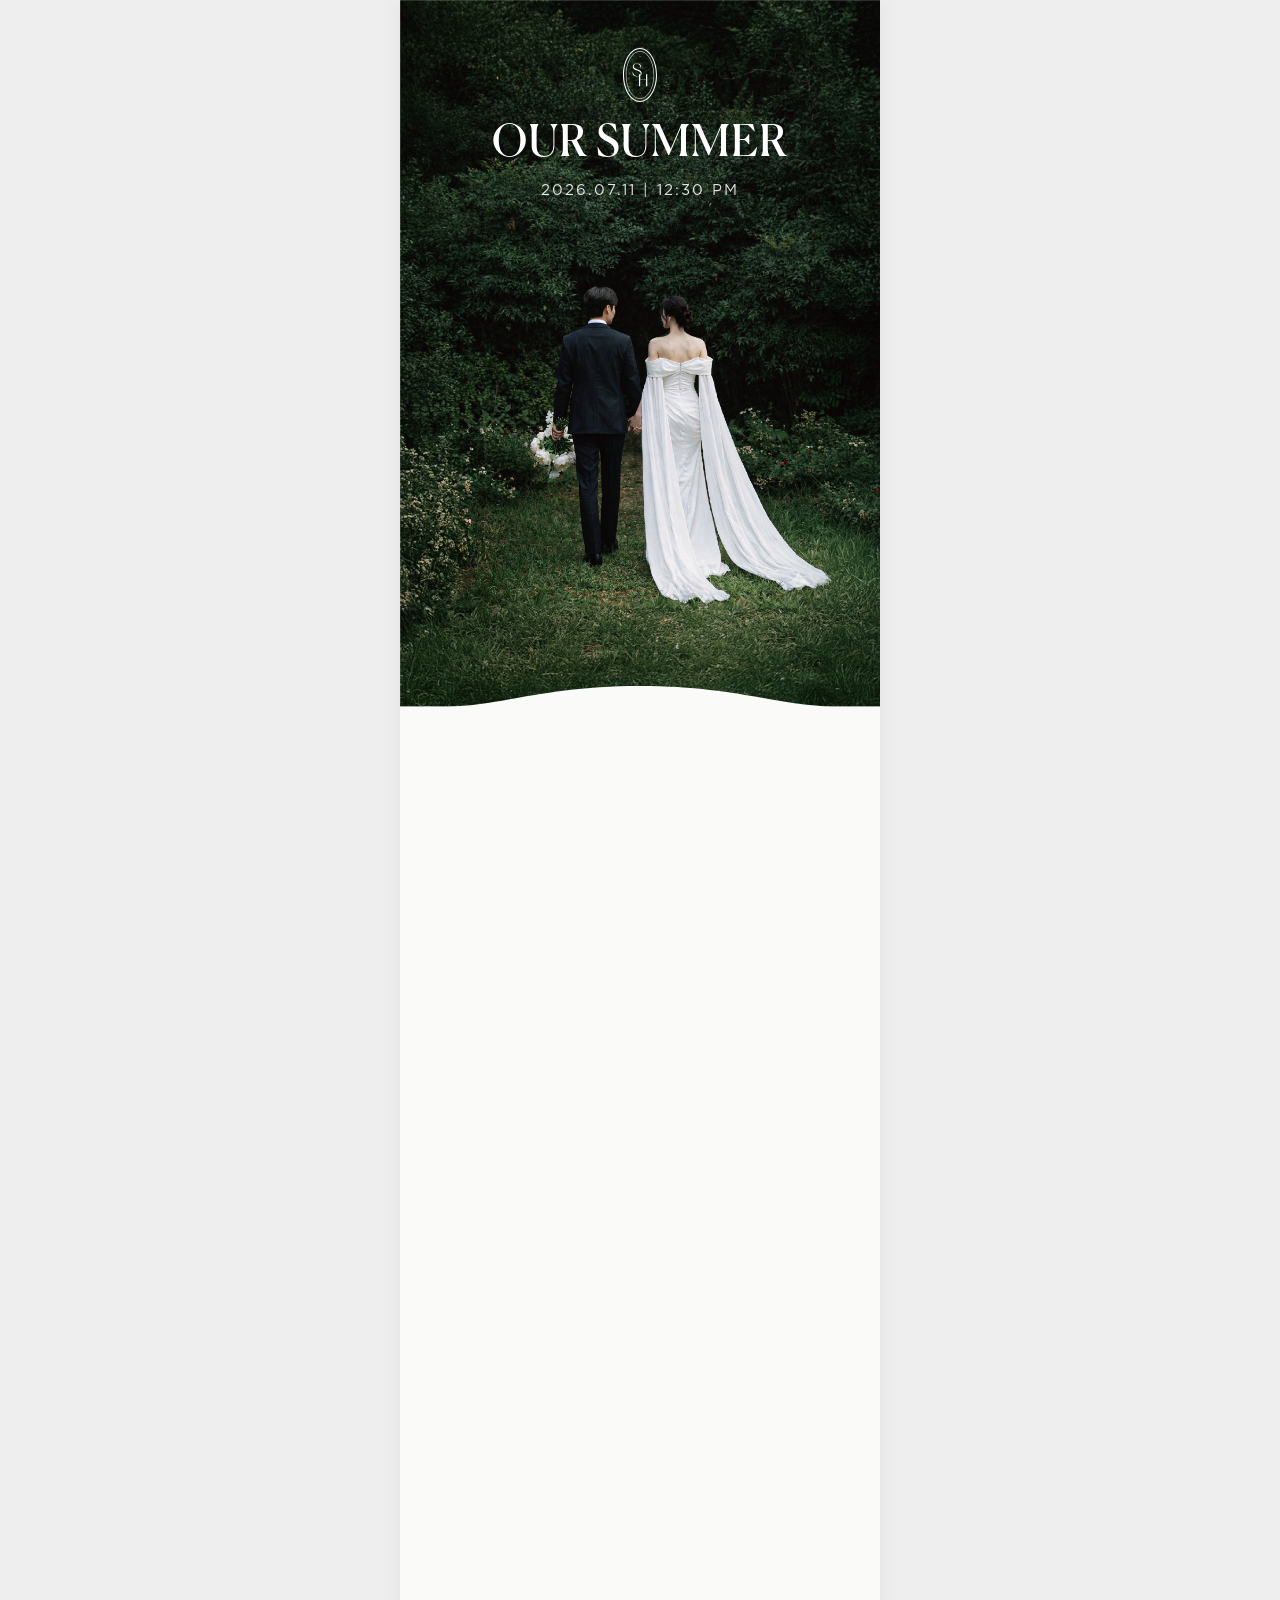
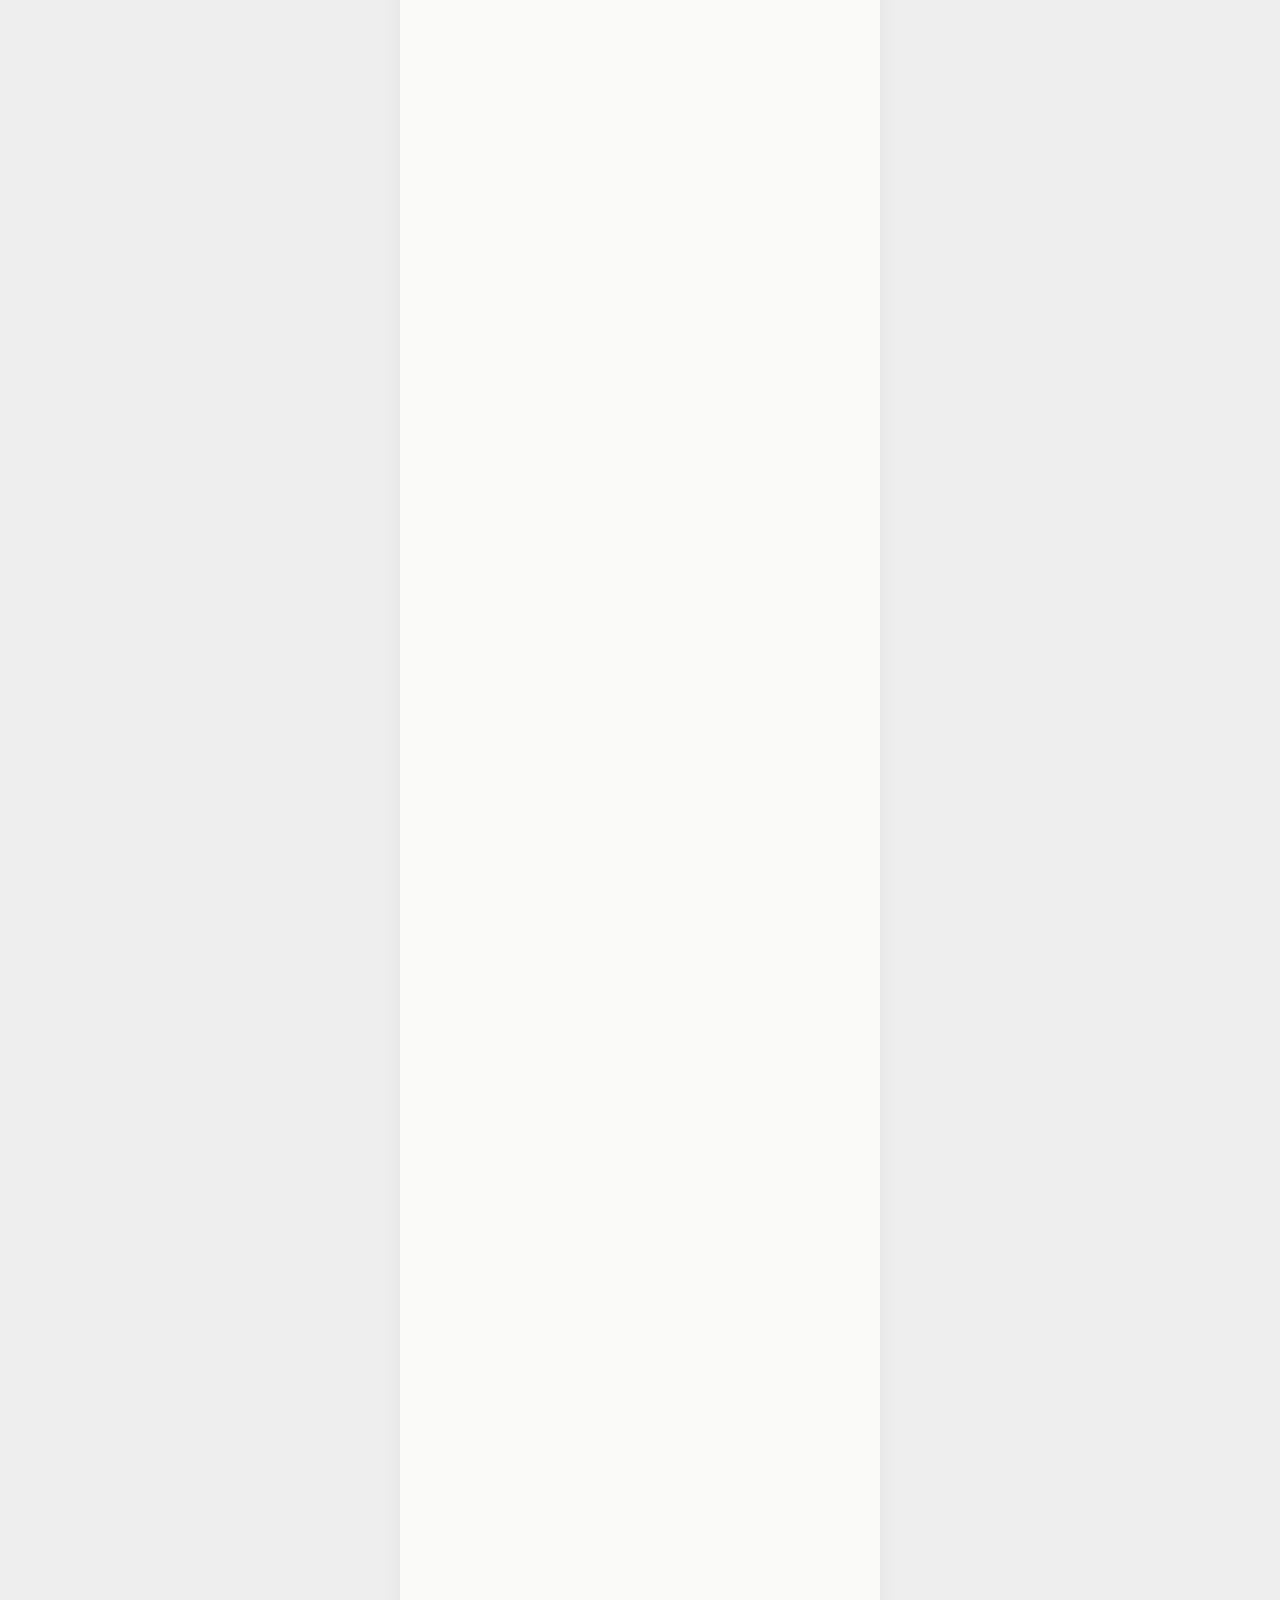
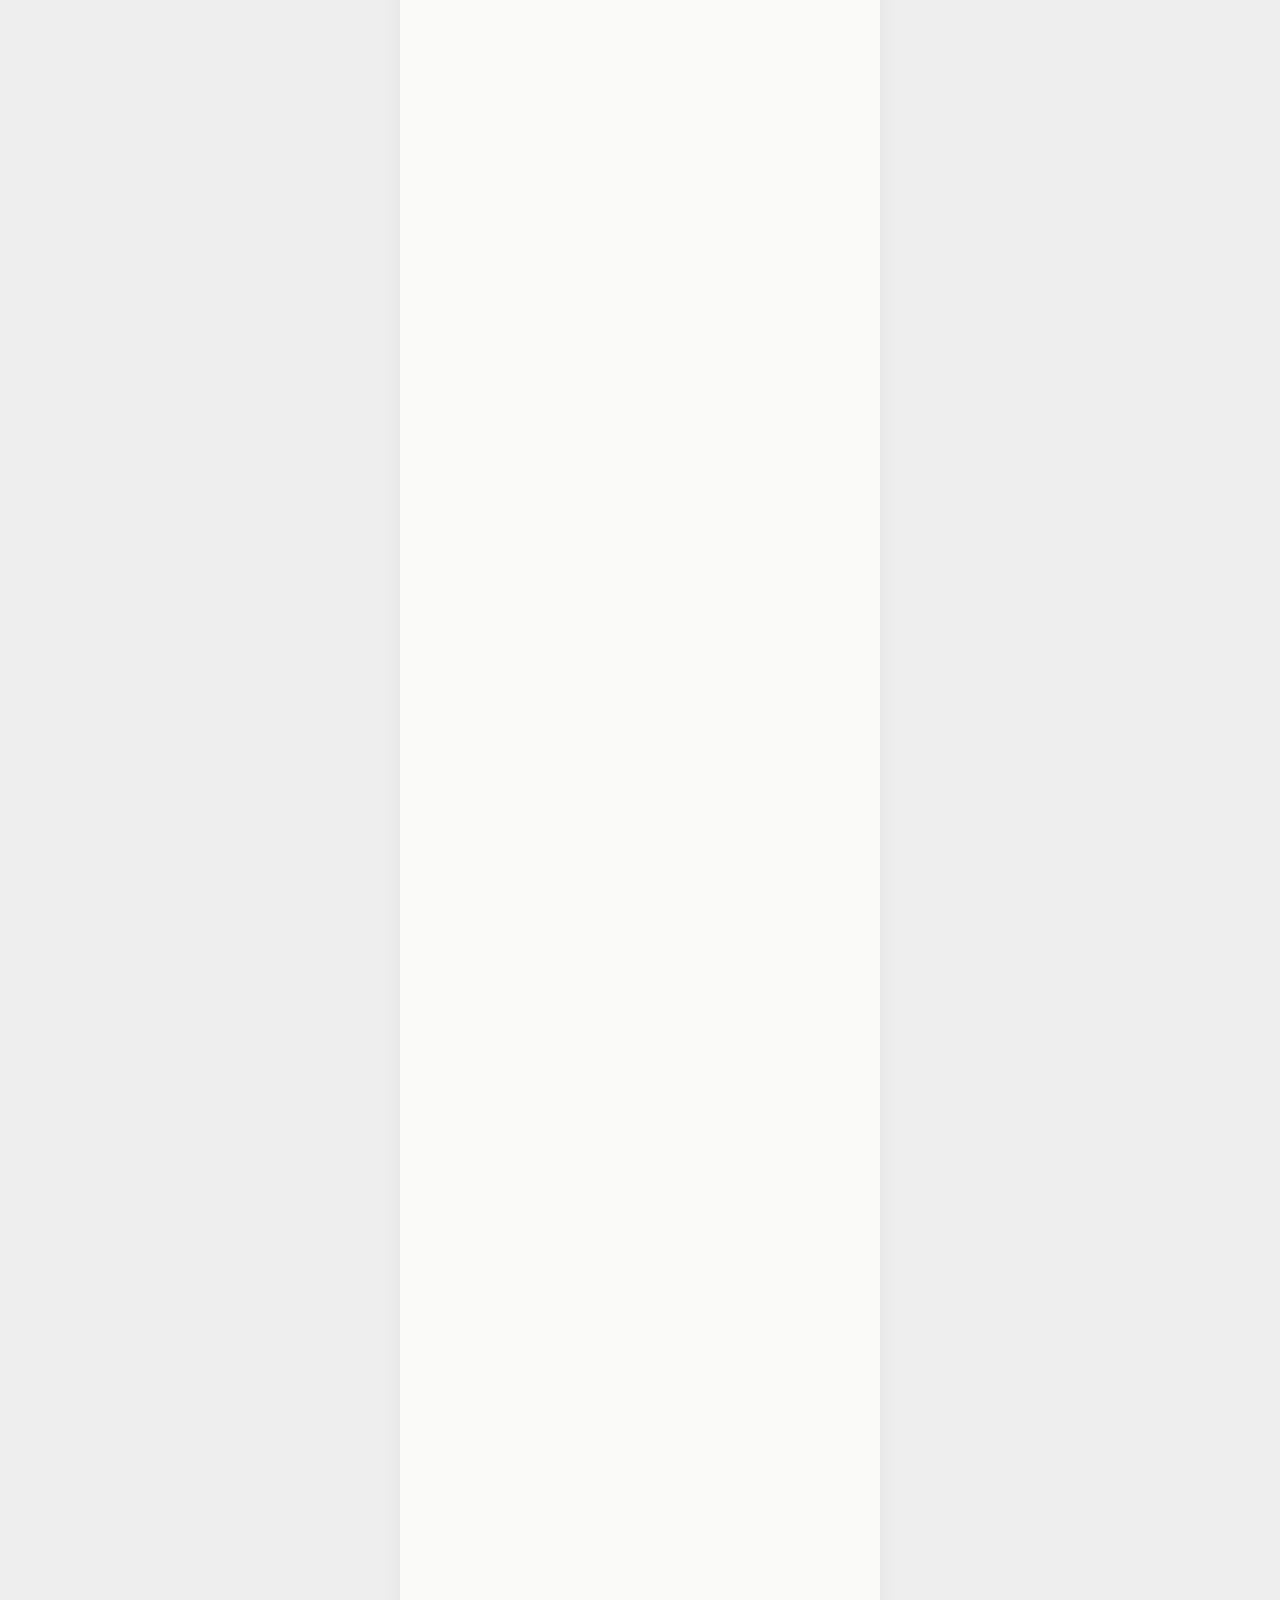
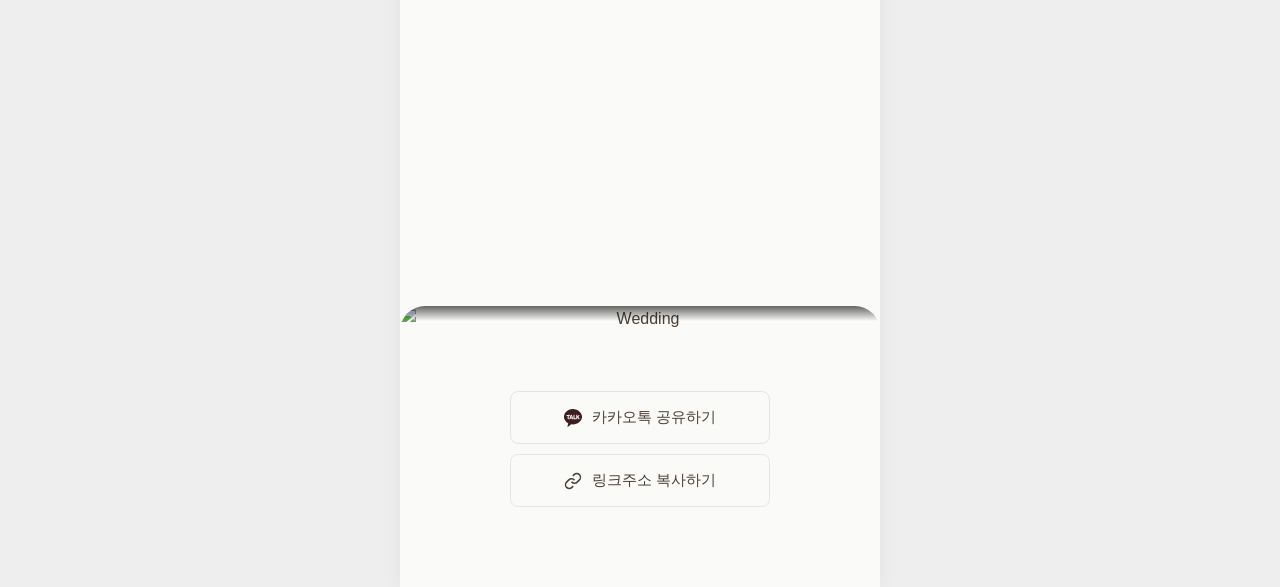
==== invitation.html @ 269016ae "백업: 완성된 청첩장 (invitation.html)" ====
<!DOCTYPE html>
<html lang="ko">
<head>
<meta charset="UTF-8">
<meta name="viewport" content="width=device-width, initial-scale=1.0">
<title>Wedding Invitation</title>
<meta property="og:title" content="7월 11일 (토) 오후 12시 30분">
<meta property="og:description" content="양재 라시따시어터 1층">
<meta property="og:image" content="https://wedding-2026-07-11.vercel.app/img/kakao.png?t=20260322120000">
<meta property="og:url" content="https://wedding-2026-07-11.vercel.app">
<meta property="og:type" content="website">
<link rel="preconnect" href="https://fonts.googleapis.com">
<link rel="preconnect" href="https://fonts.gstatic.com" crossorigin>
<link href="https://fonts.googleapis.com/css2?family=Noto+Serif+KR:wght@300;400;600&display=swap" rel="stylesheet">
<link rel="preload" as="style" href="https://fonts.googleapis.com/css2?family=Nanum+Square:wght@400;700&display=block">
<link href="https://fonts.googleapis.com/css2?family=Nanum+Square:wght@400;700&display=block" rel="stylesheet">
<style>
    @font-face { font-family: 'Canela'; src: url('fonts/Canela-Regular-Trial.otf') format('opentype'); font-weight: 400; }
    @font-face { font-family: 'Gotham'; src: url('fonts/Gotham-Light.otf') format('opentype'); font-weight: 300; }
    @font-face { font-family: 'Gotham'; src: url('fonts/Gotham-Book.otf') format('opentype'); font-weight: 400; }
    @font-face { font-family: 'Gotham'; src: url('fonts/Gotham-Medium.otf') format('opentype'); font-weight: 500; }
    @font-face { font-family: 'Gotham'; src: url('fonts/Gotham-Bold.otf') format('opentype'); font-weight: 700; }
    @font-face { font-family: 'Cafe24Oneprettynight'; src: url('fonts/Cafe24Oneprettynight-v2.0.otf') format('opentype'); font-weight: 400; }
    @font-face { font-family: 'ZEN-SERIF'; src: url('fonts/ZEN-SERIF-TTF-Regular.ttf') format('truetype'); font-weight: 400; }

    /* ==========================================================================
       [1. CSS 변수 및 색상 정의]
       ========================================================================== */
    :root {
        --bg-color: #FAFAF8;        /* 메인 배경색 */
        --text-main: #4A3F35;       /* 본문 텍스트 */
        --text-sub: #8A8A8A;        /* 보조 텍스트 */
        --point-color: #A39E93;     /* 뮤트 베이지 포인트 */
        --line-color: #E5E5E5;      /* 구분선 컬러 */

        /* Typography */
        --font-serif: 'Noto Serif KR', serif; /* 제목용 명조체 */
        --font-sans: 'Nanum Square', -apple-system, sans-serif; /* 본문용 고딕체 */

        /* Spacing & Layout */
        --max-width: 480px;         /* 최대 너비 */
        --padding-x: 24px;          /* 좌우 여백 */
        --section-py: 80px;         /* 섹션 상하 여백 */
    }

    /* ==========================================================================
       [2. 기본 리셋 및 레이아웃]
       ========================================================================== */
    * { margin: 0; padding: 0; box-sizing: border-box; }
    html {
        height: 100%;
        scrollbar-width: none;
    }
    html::-webkit-scrollbar {
        display: none;
    }
    body {
        background-color: #eeeeee; /* PC에서 볼 때 바깥 배경 */
        color: var(--text-main);
        font-family: var(--font-sans);
        line-height: 1.6;
        word-break: keep-all;
    }
    .mobile-container {
        max-width: var(--max-width);
        margin: 0 auto;
        background-color: var(--bg-color);
        min-height: 100vh;
        box-shadow: 0 0 20px rgba(0,0,0,0.05);
    }
    @media (hover: hover) and (pointer: fine) {
    }
    section {
        padding: var(--section-py) var(--padding-x);
        text-align: center;
        border-bottom: 1px solid var(--line-color);
    }
    section:last-child { border-bottom: none; }
    #gifting { border-bottom: none; }
    h1 { font-family: var(--font-serif); font-weight: 400; font-size: 24px; letter-spacing: 1px; }
    .section-label { font-family: var(--font-sans); font-weight: 300; font-size: 13px; letter-spacing: 1.5px; color: var(--point-color); text-transform: uppercase; margin-bottom: 4px; }
    h2 { font-family: 'ZEN-SERIF', var(--font-serif); font-weight: 400; font-size: 20px; letter-spacing: 1px; color: var(--text-main); margin-bottom: 20px; }
    #invitation .intro-text::after { content: ''; display: block; width: 40px; height: 1px; background-color: var(--point-color); margin: 44px auto 0; }
    h3 { font-family: 'ZEN-SERIF', var(--font-serif); font-weight: 400; font-size: 16px; }

    /* ==========================================================================
       [3. UI 컴포넌트 스타일]
       ========================================================================== */
    /* 스크롤 애니메이션용 클래스 */
    .fade-up {
        opacity: 0;
        transform: translateY(30px);
        transition: opacity 0.8s ease-out, transform 0.8s ease-out;
    }
    .fade-up.visible { opacity: 1; transform: translateY(0); }

    /* 메인 커버 */
    .main-cover { width: 100%; padding: 0; position: relative; overflow: hidden; border-bottom: none; container-type: inline-size; }
    .main-cover-img { width: 100%; height: 100%; display: block; object-fit: cover; }
    .cover-img05 { position: absolute; bottom: -2px; left: var(--underline-left); right: 0; width: 100%; height: auto; }
    .cover-overlay { position: absolute; inset: 0; display: flex; flex-direction: column; align-items: center; justify-content: flex-start; padding: 10% 16px 0; pointer-events: none; }
    .cover-overlay-top { display: flex; flex-direction: column; align-items: center; gap: clamp(6px, 2cqw, 14px); width: 100%; }
    .cover-overlay-bottom { text-align: center; }
    @keyframes slideUp {
        from { opacity: 0; transform: translateY(30px); }
        to   { opacity: 1; transform: translateY(0); }
    }
    .cover-img02 { width: clamp(28px, 7cqw, 40px); margin-bottom: clamp(8px, 2cqw, 16px); opacity: 0; animation: slideUp 0.8s ease forwards; animation-delay: 0.3s; }
    .cover-main-title { font-family: 'Canela', serif; font-size: clamp(28px, 9cqw, 48px); color: #fff; letter-spacing: 1px; font-weight: 400; line-height: 1.1; text-align: center; opacity: 0; animation: slideUp 0.8s ease forwards; animation-delay: 0.7s; }
    .cover-date { font-family: 'Gotham', sans-serif; font-size: clamp(12px, 3.5cqw, 15px); color: rgba(255,255,255,0.88); letter-spacing: 2px; font-weight: 400; text-align: center; white-space: nowrap; opacity: 0; animation: slideUp 0.8s ease forwards; animation-delay: 0.9s; }
    .cover-names { font-family: 'Gotham', sans-serif; font-size: clamp(12px, 3.2cqw, 14px); color: rgba(255,255,255,0.88); letter-spacing: 2.5px; font-weight: 300; text-align: center; white-space: nowrap; opacity: 0; animation: slideUp 0.8s ease forwards; animation-delay: 1.1s; }

    /* 초대글 & 혼주 정보 */
    .intro-text { font-family: var(--font-sans); font-size: 15px; line-height: 1.8; margin-bottom: 40px; color: var(--text-sub); font-weight: 400; }
    .parents-info { font-size: 15px; margin-bottom: 12px; }
    .parents-info .parent-names { font-size: 15px; color: var(--text-main); margin-right: 4px; }
    .parents-info .relation { font-size: 14px; color: var(--text-sub); margin-right: 4px; }
    .parents-info strong { font-weight: 500; }

    /* 카운트다운 */
    .countdown-wrap { position: absolute; gap:4px; top: 0; width: 100%; height: 100%; right: 0; z-index: 10; border-top: none; display: flex; flex-direction: column; align-items: center; justify-content: center; }
    .d-day { display: none; }
    .time-boxes { display: flex; justify-content: center; gap: 16px; }
    .time-box { display: flex; flex-direction: column; align-items: center; min-width: none;}
    .time-num { font-family: 'ZEN-SERIF', var(--font-serif); font-size: 24px; font-weight: 400; color: #eeeeee; text-shadow: 0 2px 4px rgba(0,0,0,0.2); }
    .time-label { font-size: 11px; color: #bdbcba; text-transform: uppercase; letter-spacing: 1px; font-family: var(--font-sans);  }
    .countdown-text { font-size: 14px; color: var(--text-sub); }

    /* 달력 섹션 */
    .calendar-section { padding: var(--section-py) var(--padding-x); max-width: 460px; margin: 0 auto; border-bottom: none; }
    .calendar-info { font-size: 16px; line-height: 1.8; margin-bottom: 32px; color: var(--text-sub); }
    .calendar-info-date { font-size: 15px; line-height: 1.8; font-weight: 400; margin-bottom: 12px; }
    .calendar-info-location { color: var(--text-sub); }
    .calendar-grid { display: grid; grid-template-columns: repeat(7, 1fr); gap: 0; }
    .calendar-day-header { padding: 10px 0; text-align: center; font-size: 13px; font-weight: 500; color: var(--text-sub); border-bottom: 1px solid var(--line-color); }
    .calendar-day { aspect-ratio: 1; display: flex; align-items: center; justify-content: center; text-align: center; font-size: 14px; color: var(--text-main); }
    .calendar-day.other-month { color: #ccc; }
    .calendar-day.highlight { background: var(--point-color); color: #fff; font-weight: 500; border-radius: 50%; aspect-ratio: 1; display: flex; align-items: center; justify-content: center; margin: 0 auto; }

    /* 초대 섹션 */
    #invitation {
        border-bottom: 1px solid var(--line-color);
    }

    /* 갤러리 섹션 */
    .gallery-section {
        overflow: hidden;
        position: relative;
        border-bottom: 1px solid var(--line-color);
    }

    /* 리마인드 섹션 */
    #remind {
        border-bottom: 1px solid var(--line-color);
    }

    /* 갤러리 (3열 정사각형 그리드) */
    .gallery-container {
        display: grid;
        grid-template-columns: 1fr 1fr 1fr;
        gap: 3px;
        padding: 8px 0 0 ;

    }
    .gallery-item {
        aspect-ratio: 1;
        background-color: #E2DFD8;
        overflow: hidden;
        cursor: pointer;
    }
    .gallery-item img {
        width: 100%;
        height: 100%;
        object-fit: cover;
        transition: transform 0.3s ease;
    }
    .gallery-item:active img { transform: scale(1.03); }

    /* 갤러리 뷰어 */
    .gallery-viewer {
        position: fixed;
        inset: 0;
        background: rgba(0,0,0,0.85);
        backdrop-filter: blur(20px);
        -webkit-backdrop-filter: blur(20px);
        z-index: 300;
        display: flex;
        flex-direction: column;
        opacity: 0;
        visibility: hidden;
        transition: opacity 0.3s;
    }
    .gallery-viewer.active { opacity: 1; visibility: visible; }
    .gallery-viewer-body {
        flex: 1;
        display: flex;
        align-items: center;
        justify-content: center;
        position: relative;
        overflow: hidden;
        touch-action: pan-y;
    }
    .gallery-viewer-body img {
        max-width: 92%;
        max-height: 72vh;
        object-fit: contain;
        user-select: none;
        -webkit-user-drag: none;
        border-radius: 4px;
    }
    .gallery-viewer-prev,
    .gallery-viewer-next {
        position: absolute;
        top: 50%;
        transform: translateY(-50%);
        background: none;
        border: none;
        font-size: 36px;
        color: rgba(255,255,255,0.4);
        cursor: pointer;
        padding: 16px;
        z-index: 2;
    }
    .gallery-viewer-prev { left: 10px; }
    .gallery-viewer-next { right: 10px; }
    .gallery-viewer-prev:hover,
    .gallery-viewer-next:hover { color: rgba(255,255,255,0.8); }
    .gallery-viewer-bottom {
        display: flex;
        flex-direction: column;
        align-items: center;
        gap: 16px;
        padding: 20px 0 36px;
    }
    .gallery-viewer-counter {
        font-size: 13px;
        color: rgba(255,255,255,0.5);
    }
    .gallery-viewer-counter .current { color: #fff; font-weight: 500; }
    .gallery-viewer-close {
        width: 44px;
        height: 44px;
        border-radius: 50%;
        border: 1px solid rgba(255,255,255,0.3);
        background: none;
        cursor: pointer;
        display: flex;
        align-items: center;
        justify-content: center;
    }
    .gallery-viewer-close svg {
        width: 20px;
        height: 20px;
        stroke: #fff;
        stroke-width: 2;
        fill: none;
    }

    /* 연락하기 모달 */
    .contact-modal-content { position: fixed; top: 50%; left: 50%; transform: translate(-50%, -48%); opacity: 0; visibility: hidden; width: calc(100% - 40px); max-width: 420px; background: #fff; padding: 28px 24px 32px; border-radius: 16px; transition: 0.3s ease-out; z-index: 101; max-height: 90vh; overflow-y: auto; }
    .contact-modal-content.active { transform: translate(-50%, -50%); opacity: 1; visibility: visible; }
    .contact-modal-title { font-size: 15px; font-weight: 500; font-family: var(--font-sans); text-align: center; margin-bottom: 24px; }
    .contact-columns { display: grid; grid-template-columns: 1fr 1fr; gap: 0 1px; background: var(--line-color); border: 1px solid var(--line-color); border-radius: 12px; overflow: hidden; margin-top: 8px; }
    .contact-section-title { font-size: 12px; color: var(--text-sub); font-weight: 400; padding: 10px 12px; background: #fafafa; text-align: center; border-bottom: 1px solid var(--line-color); }
    .contact-item { display: flex; align-items: center; justify-content: space-between; padding: 10px 12px; border-bottom: 1px solid #f5f5f5; background: #fff; }
    .contact-item:last-child { border-bottom: none; }
    .contact-item-info { display: flex; flex-direction: column; gap: 2px; }
    .contact-item-role { font-size: 11px; color: var(--text-sub); }
    .contact-item-name { font-size: 14px; font-family: var(--font-serif); color: var(--text-main); }
    .contact-btns { display: flex; gap: 6px; }
    .contact-btn { width: 30px; height: 30px; border-radius: 50%; border: 1px solid var(--line-color); cursor: pointer; display: flex; align-items: center; justify-content: center; background-color: #fafafa; transition: background 0.2s; text-decoration: none; }
    .contact-btn:hover { background-color: var(--line-color); }
    .contact-btn svg { width: 14px; height: 14px; stroke: var(--text-main); fill: none; stroke-width: 1.8; stroke-linecap: round; stroke-linejoin: round; }
    .contact-group { background: var(--line-color); }

    /* 오시는 길 */
    .map-placeholder { width: 100%; height: 250px; background-color: #EAEAEA; margin: 24px 0; display: flex; align-items: center; justify-content: center; color: var(--text-sub); }
    .transport-info { text-align: left; font-size: 15px; margin-top: 24px; font-family: 'Nanum Square', var(--font-sans); }
    .transport-item { margin-bottom: 16px; display: flex; align-items: flex-start; }
    .transport-item:last-child { margin-bottom: 0; }
    .transport-icon { width: 24px; margin-right: 8px; font-size: 14px; }
    .transport-desc { font-family: 'Nanum Square', var(--font-sans); color: var(--text-sub); }
    .transport-desc strong { font-weight: 500; color: var(--text-main); }
    .parking-highlight { background-color: #F4F1EC; padding: 12px; border-radius: 8px; margin-top: 8px; font-weight: 500; color: #8A7A60; }

    /* 버튼 */
    .btn { display: block; width: 100%; padding: 16px; font-size: 15px; text-align: center; border: none; border-radius: 8px; cursor: pointer; transition: background 0.3s; font-family: var(--font-sans); }
    .btn-solid { background-color: var(--text-main); color: #fff; }
    .btn-solid:hover { background-color: #000; }
    .btn-outline { background-color: transparent; border: 1px solid var(--line-color); color: var(--text-main); margin-bottom: 8px; }

    /* 마음 전하실 곳 */
    .account-icon { margin-bottom: 24px; display: flex; justify-content: center; }
    .account-icon svg { width: 48px; height: 48px; stroke: var(--point-color); fill: none; stroke-width: 1.2; }
    .account-tabs-container { margin-top: 32px; }
    .account-tabs {
        display: flex;
        border-bottom: 1px solid var(--line-color);
        margin-bottom: 24px;
        position: relative;
    }
    .account-tabs::after {
        content: '';
        position: absolute;
        bottom: -1px;
        left: 0;
        height: 2px;
        background: var(--text-main);
        transition: left 0.3s ease;
        width: 50%;
    }
    .account-tabs.tab-1::after { left: 50%; }
    .account-tabs-bg { display: none; }
    .account-tab {
        flex: 1;
        padding: 14px 0;
        font-size: 16px;
        font-family: 'Nanum Square', var(--font-sans);
        color: var(--text-sub);
        background: none;
        border: none;
        cursor: pointer;
        transition: color 0.2s;
        text-align: center;
        position: relative;
        z-index: 1;
    }
    .account-tab.active {
        color: var(--text-main);
        font-weight: 500;
    }
    .account-content { display: none !important; margin-top: 16px; }
    .account-content.active { display: block !important; }
    .account-group { margin-bottom: 12px; text-align: left; }
    .accordion-btn { width: 100%; padding: 16px 20px; background: #EBE9E6; border: none; border-radius: 12px; text-align: left; font-size: 15px; cursor: pointer; display: flex; justify-content: space-between; align-items: center; font-family: var(--font-sans); color: var(--text-main); font-weight: 400; }
    .accordion-btn .arrow { font-size: 13px; transition: transform 0.3s; color: var(--text-sub); }
    .accordion-btn.open .arrow { transform: rotate(180deg); }
    .accordion-content { max-height: 0; overflow: hidden; transition: max-height 0.4s ease-out; }
    .accordion-content.open { max-height: 500px; }
    .accordion-inner { padding: 4px 0 8px; }
    .account-item { padding: 14px 16px; background: #fdfdfd; border-radius: 8px; margin-bottom: 10px; border: none; display: flex; flex-direction: column; align-items: flex-start; }
    .account-item:last-child { margin-bottom: 0; }
    .account-header { display: flex; align-items: center; justify-content: space-between;  width: 100%; gap: 8px; }
    .account-header > div { display: flex; flex-direction: column;  }
    .account-row { display: flex; align-items: center; justify-content: space-between; margin-bottom: 12px; }
    .account-info { font-size: 15px; color: var(--text-sub); line-height: 1.8; font-weight: 400; font-family: var(--font-sans);}
    .account-info .bank { color: #8A8A8A; font-size: 15px; }
    .account-info .separator { color: #D5D5D5; margin: 0 4px 2px; font-weight: 300; font-size: 14px;}
    .account-holder { font-size: 16px; color: var(--text-main); font-family: var(--font-sans); font-weight: 500; flex:1 0 auto; text-align: left;}
    .copy-btn { padding: 6px 12px; background: transparent; color: var(--text-sub); border: 1px solid #b8b8b8; border-radius: 20px; font-size: 13px; cursor: pointer; display: flex; align-items: center; gap: 6px; font-family: var(--font-sans); transition: all 0.2s; }
    .copy-btn:hover { opacity: 0.85; }
    .copy-btn svg { width: 13px; height: 13px; stroke: currentColor; fill: none; stroke-width: 1.5; }

    /* 푸터 */
    .footer-section { padding: 0; text-align: center; border-radius: 250px 250px 0 0; overflow: hidden; position: relative; }
    .footer-image { width: 100%; height: auto; display: block; object-fit: cover; object-position: center 30%; }
    .footer-content { position: relative; top: 0; left: 0; width: 100%; height: auto; padding: 0; display: flex; flex-direction: column; align-items: center; }
    .footer-message { font-family: 'Nanum Square', var(--font-sans); font-size: 16px; color: #cdcdcd; line-height: 2; margin-bottom: 36px; font-weight: 400; display: flex; flex-direction: column; align-items: center;}
    .share-buttons { display: flex; flex-direction: column; gap: 10px; max-width: 260px; margin: 60px auto 0; position: relative; height: auto; padding-bottom: 80px;}
    .share-btn { display: flex; align-items: center; justify-content: center; gap: 10px; padding: 16px 20px; border: 1px solid var(--line-color); border-radius: 8px; background: transparent; font-size: 15px; font-family: var(--font-sans); color: var(--text-main); cursor: pointer; transition: all 0.3s; }
    .share-btn:hover { background: rgba(0, 0, 0, 0.02); }
    .share-btn svg { width: 18px; height: 18px; flex-shrink: 0; }
    .share-btn .kakao-icon { width: 20px; height: 20px; background: #3C1E1E; border-radius: 4px; display: flex; align-items: center; justify-content: center; }
    .share-btn .kakao-icon span { color: #fff; font-size: 9px; font-weight: 700; letter-spacing: -0.5px; }
    

    /* 모달 공통 */
    .modal-overlay { position: fixed; top: 0; left: var(--underline-left); width: 100%; height: 100%; background: rgba(0,0,0,0.5); opacity: 0; visibility: hidden; transition: 0.3s; z-index: 100; }
    .modal-overlay.active { opacity: 1; visibility: visible; }
    .modal-content { position: fixed; top: 50%; left: 50%; transform: translate(-50%, -48%); opacity: 0; visibility: hidden; width: calc(100% - 40px); max-width: 420px; background: #fff; padding: 32px 24px; border-radius: 16px; transition: 0.3s ease-out; z-index: 101; text-align: left; max-height: 90vh; overflow: visible; }
    .modal-content.active { transform: translate(-50%, -50%); opacity: 1; visibility: visible; }
    .modal-close { position: absolute; top: 20px; right: 24px; background: none; border: none; font-size: 24px; cursor: pointer; }
    .form-group { margin-bottom: 24px;}
    .form-group label { display: block; font-size: 13px; color: var(--text-main); font-weight: 500; margin-bottom: 12px;}
    .form-group input, .form-group select {
        width: 100%;
        padding: 14px 12px;
        border: 1px solid var(--line-color);
        border-radius: 8px;
        font-family: var(--font-sans);
        font-size: 14px;
        background-color: #fff;
        color: var(--text-main);
        transition: border-color 0.2s, background-color 0.2s;
    }
    .form-group input:focus, .form-group select:focus {
        outline: none;
        border-color: var(--point-color);
        background-color: #fdfcfa;
    }
    .form-group select {
        cursor: pointer;
        appearance: none;
        -webkit-appearance: none;
        -moz-appearance: none;
        background-image: url("data:image/svg+xml,%3Csvg xmlns='http://www.w3.org/2000/svg' width='12' height='8' viewBox='0 0 12 8'%3E%3Cpath fill='%234A3F35' d='M1 1l5 5 5-5'/%3E%3C/svg%3E");
        background-repeat: no-repeat;
        background-position: right 14px center;
        background-color: #fff;
        padding-right: 40px;
        font-weight: 400;
        color-scheme: light;
    }
    .form-group select option {
        padding: 12px;
        background-color: #fff;
        color: var(--text-main);
        font-family: var(--font-sans);
        font-size: 14px;
    }

    /* 커스텀 셀렉트 */
    .custom-select { position: relative; width: 100%; }
    .select-header { width: 100%; padding: 14px 12px; border: 1px solid var(--line-color); border-radius: 8px; background-color: #fff; color: var(--text-main); font-family: var(--font-sans); font-size: 14px; cursor: pointer; display: flex; justify-content: space-between; align-items: center; transition: border-color 0.2s, background-color 0.2s; }
    .select-header::after { content: '▼'; font-size: 10px; color: var(--text-main); }
    .select-header:hover { border-color: var(--point-color); }
    .select-header.open { border-color: var(--point-color); background-color: #fdfcfa; }
    .select-options { position: absolute; top: 100%; left: 0; right: 0; background-color: #fff; border: 1px solid var(--line-color); border-top: none; border-radius: 0 0 8px 8px; max-height: 300px; overflow-y: auto; display: none; z-index: 1000; }
    .select-options.open { display: block; border-radius: 8px;margin-top: 2px;}
    .select-option { padding: 12px 12px; color: var(--text-main); font-family: var(--font-sans); font-size: 14px; cursor: pointer; transition: background-color 0.2s; }
    .select-option:hover { background-color: #f5f5f5; }
    .select-option.selected { background-color: var(--point-color); color: #fff; font-weight: 500; }

    /* 라디오 버튼 그룹 */
    .radio-group {
        display: flex;
        flex-direction: column;
        gap: 8px;
    }
    .radio-group.radio-horizontal {
        flex-direction: row;
        flex-wrap: wrap;
    }
    .radio-group.radio-horizontal .radio-label {
        flex: 1;
        min-width: calc(33.333% - 7px);
      
    }
    .radio-label {
        display: flex;
        align-items: center;
        justify-content: center;
        cursor: pointer;
        padding: 12px;
        border: 1px solid var(--line-color);
        border-radius: 8px;
        transition: all 0.2s;
        background-color: #fff;
        text-align: center;
    }
    .radio-label:hover {
        background-color: #fdfcfa;
        border-color: var(--point-color);
    }
    .radio-label input[type="radio"] {
        display: none;
        cursor: pointer;
        accent-color: var(--point-color);
    }
    .radio-label span {
        font-size: 14px;
        color: var(--text-main);
        flex: 1;
    }
    .radio-label input[type="radio"]:checked ~ span {
        font-weight: 500;
    }
    .radio-label input[type="radio"]:checked {
        accent-color: var(--point-color);
    }
    .radio-label:has(input[type="radio"]:checked) {
        background-color: #f4f1ec;
        border-color: var(--point-color);
    }

    /* 리마인드 */
    .remind-label { font-family: var(--font-sans); font-weight: 300; font-size: 14px; letter-spacing: 3px; color: var(--point-color); text-transform: uppercase; margin-bottom: 4px; }
    .remind-desc { font-size: 15px; color: var(--text-sub); line-height: 1.8; margin: 0 0 32px; font-weight: 400; }
    .remind-btn { display: flex; align-items: center; gap: 8px; padding: 14px 28px; border: 1px solid var(--line-color); border-radius: 40px; background: transparent; color: var(--text-main); font-size: 15px; font-family: var(--font-sans); cursor: pointer; transition: all 0.2s; justify-content: center; width: fit-content; margin: 0 auto; }
    .remind-btn svg { flex-shrink: 0; }
    .remind-btn:hover { background: #4a3f35; color: #fff; }
    .remind-modal-desc { font-size: 14px; color: var(--text-sub); line-height: 1.9; text-align: center; margin-bottom: 24px; }
    .remind-privacy { display: flex; align-items: center; gap: 8px; font-size: 12px; color: var(--text-sub); margin: 16px 0; cursor: pointer; }
    .remind-privacy input { accent-color: var(--point-color); width: 15px; height: 15px; cursor: pointer; }

    /* 안내 탭 섹션 */
    .info-tabs {
        display: flex;
        border-bottom: 1px solid var(--line-color);
        margin-bottom: 32px;
    }
    .info-tab {
        flex: 1;
        padding: 14px 0;
        font-size: 16px;
        font-family: 'Nanum Square', var(--font-sans);
        color: var(--text-sub);
        background: none;
        border: none;
        border-bottom: 2px solid transparent;
        cursor: pointer;
        transition: all 0.2s;
        text-align: center;
    }
    .info-tab.active {
        color: var(--text-main);
        font-weight: 500;
        border-bottom-color: var(--text-main);
    }
    .info-tab-content {
        display: none;
        text-align: center;
    }
    .info-tab-content.active {
        display: block;
        min-height: 224px;
    }
    #infoTab1.active,
    #infoTab2.active {
        display: flex;
        flex-direction: column;
        align-items: center;
        justify-content: center;
    }
    .info-tab-content p {
        font-size: 15px;
        line-height: 2;
        color: var(--text-main);
        font-family: 'Nanum Square', var(--font-sans);
    }
    .info-tab-content .info-sub {
        font-size: 13px;
        color: var(--text-sub);
        margin-top: 8px;
        font-family: 'Nanum Square', var(--font-sans);
    }
    .info-tab-icon {
        width: 60px;
        height: 60px;
        margin: 0 auto 16px;
        padding-bottom: 12px;
        display: flex;
        align-items: center;
        justify-content: center;
        color: var(--text-sub);
    }
    .info-tab-icon svg {
        width: 100%;
        height: 100%;
    }
    #infoTab2 .info-tab-icon {
        padding-top: 2px;
    }
    #infoTab2 .info-tab-icon svg {
        width: 90%;
        height: 90%;
    }

    /* 중간 풀폭 사진 */
    .photo-wrapper {
        position: relative;
        width: 100%;
        height: auto;
    
       
    }
    .full-photo { width: 100%; height: auto; position: relative; overflow: hidden;}
    .full-photo img { width: 100%; height: auto; display: block; object-fit: cover; }
    .photo-gradient {
        position: absolute;
        top: 0;
        left: var(--underline-left);
        width: 100%;
        height: 60%;
        background: linear-gradient(to bottom, rgba(0, 0, 0, 0.6), rgba(0, 0, 0, 0));
        pointer-events: none;
        padding : 0 24px;
    }

    /* 토스트 팝업 */
    .toast { position: fixed; max-width: 90%; bottom: 40px; left: 50%; transform: translateX(-50%); background: rgba(0,0,0,0.8); color: #fff; padding: 12px 24px; border-radius: 30px; font-size: 13px; white-space: nowrap; opacity: 0; pointer-events: none; transition: opacity 0.3s; z-index: 200; }
    .toast.show { opacity: 1; }

    /* ==========================================================================
       [반응형 대응]
       ========================================================================== */
    /* 아주 작은 화면 (360px 이하) */
    @media (max-width: 360px) {
        :root {
            --padding-x: 16px;
            --section-py: 56px;
        }
        .intro-text { font-size: 14px; }
        .calendar-section { padding: 48px 16px; }
        .calendar-day { font-size: 12px; }
        .calendar-day-header { font-size: 11px; }
        .contact-columns { grid-template-columns: 1fr; }
        .radio-group.radio-horizontal .radio-label {
            min-width: calc(50% - 5px);
        }
        /* 카운트다운 반응형 */
        .time-num { font-size: 18px; }
        .time-label { font-size: 9px; }
        .time-boxes { gap: 12px; }
        h2 { font-size: 18px; }
        .section-label { font-size: 13px; }
    }

    /* 작은 화면 (361~420px) */
    @media (min-width: 361px) and (max-width: 420px) {
        :root {
            --padding-x: 20px;
            --section-py: 64px;
        }
        .gallery-container { gap: 3px; }
        /* 카운트다운 반응형 */
        .time-num { font-size: 20px; }
        .time-label { font-size: 9px; }
        .time-boxes { gap: 14px; }
    }

    /* PC에서 볼 때 */
    @media (min-width: 481px) {
        body {
            display: flex;
            justify-content: center;
            align-items: center;
        }
    }

</style>
</head>
<body>
<div class="mobile-container">
    
    <section class="main-cover">
        <img class="main-cover-img" src="img/img01.png" alt="메인 웨딩 사진">
        <svg class="cover-img05" viewBox="0 0 902 43" xmlns="http://www.w3.org/2000/svg">
          <path d="M902 42.3203H0V38.3203H89.7998C184.887 38.3202 272.881 0 451.001 0C629.12 0.000135692 717.114 38.3203 812.201 38.3203H902V42.3203Z" fill="#FAFAF9"/>
        </svg>
        <div class="cover-overlay">
            <div class="cover-overlay-top">
                <img class="cover-img02" src="img/img02.svg" alt="">
                <p class="cover-main-title">OUR SUMMER</p>
                <p class="cover-date">2026.07.11 | 12:30 PM</p>
            </div>
        </div>
    </section>

    <section id="invitation" class="fade-up">
        <p class="section-label">INVITATION</p>
        <h2>소중한 분들을 초대합니다</h2>
        <div class="intro-text">
            따스한 햇살 아래, 서로의 동반자가 되어<br>
            모든 계절을 함께 걷고자 합니다.<br>
            그 뜻깊은 자리에 함께해 주시면 감사하겠습니다.
        </div>
        
        <div style="margin-top: 48px;">
            <div class="parents-info">
                <span class="parent-names">이재광 · 신영섭</span><span class="relation">의 아들</span> <strong>이성진</strong>
            </div>
            <div class="parents-info">
                <span class="parent-names">이재복 · 김선희</span><span class="relation">의 딸</span> <strong>이현주</strong>
            </div>
        </div>
    </section>

    <section class="calendar-section fade-up">
        <svg width="28" height="28" viewBox="0 0 41 40" fill="none" xmlns="http://www.w3.org/2000/svg" class="gsap-rotate"
                    style="translate: none; rotate: none; scale: none; position:absolute; left: 50%; top:-14; transform: translateX(-50%);">
                    <path d="M5.5 20C15.9459 20 20.5 15.6051 20.5 5C20.5 15.6051 25.0223 20 35.5 20C25.0223 20 20.5 24.5223 20.5 35C20.5 24.5223 15.9459 20 5.5 20Z"
                    fill="#b3b0ab" stroke="#b3b0ab" stroke-width="1.66667" stroke-linejoin="round"></path></svg>
        <p class="section-label">CALENDAR</p>
        <h2>2026년 7월 11일 토요일</h2>
        <div class="calendar-info">
            <div class="calendar-info-date">낮 12시 30분, 라시따시어터</div>
        </div>
        <div class="calendar-grid">
            <div class="calendar-day-header">일</div>
            <div class="calendar-day-header">월</div>
            <div class="calendar-day-header">화</div>
            <div class="calendar-day-header">수</div>
            <div class="calendar-day-header">목</div>
            <div class="calendar-day-header">금</div>
            <div class="calendar-day-header">토</div>

            <div class="calendar-day other-month">28</div>
            <div class="calendar-day other-month">29</div>
            <div class="calendar-day other-month">30</div>
            <div class="calendar-day">1</div>
            <div class="calendar-day">2</div>
            <div class="calendar-day">3</div>
            <div class="calendar-day">4</div>

            <div class="calendar-day">5</div>
            <div class="calendar-day">6</div>
            <div class="calendar-day">7</div>
            <div class="calendar-day">8</div>
            <div class="calendar-day">9</div>
            <div class="calendar-day">10</div>
            <div class="calendar-day highlight">11</div>

            <div class="calendar-day">12</div>
            <div class="calendar-day">13</div>
            <div class="calendar-day">14</div>
            <div class="calendar-day">15</div>
            <div class="calendar-day">16</div>
            <div class="calendar-day">17</div>
            <div class="calendar-day">18</div>

            <div class="calendar-day">19</div>
            <div class="calendar-day">20</div>
            <div class="calendar-day">21</div>
            <div class="calendar-day">22</div>
            <div class="calendar-day">23</div>
            <div class="calendar-day">24</div>
            <div class="calendar-day">25</div>

            <div class="calendar-day">26</div>
            <div class="calendar-day">27</div>
            <div class="calendar-day">28</div>
            <div class="calendar-day">29</div>
            <div class="calendar-day">30</div>
            <div class="calendar-day">31</div>
            <div class="calendar-day empty"></div>
        </div>
    </section>

    <section class="fade-up" style="padding: 0; border-bottom: none;">

        <div class="photo-wrapper">
            <div class="full-photo">
                <img src="img/ga1.jpg" alt="웨딩사진">
                <div class="photo-gradient" style="height: 100%; width: 100; background: linear-gradient(to bottom, rgba(0, 0, 0, 0.4), rgba(0, 0, 0, 0.4));"></div>
            </div>
        </div>




        <div class="countdown-wrap">
            <div class="header">
                <p class="section-label" style="color: #c2c2c2;">D-DAY</p>
                 
            </div>
            <div class="d-day" id="d-day-text"></div>
            <div class="time-boxes" style="width:100%;">
                <div class="time-box" style="min-width: 46px;"><span class="time-num" id="cd-days">00</span><span class="time-label">Days</span></div>
                <div class="time-box"><span class="time-num">:</span><span class="time-label">&nbsp;</span></div>
                <div class="time-box"style="min-width: 46px;"><span class="time-num" id="cd-hours">00</span><span class="time-label">Hour</span></div>
                <div class="time-box"><span class="time-num">:</span><span class="time-label">&nbsp;</span></div>
                <div class="time-box"style="min-width: 46px;"><span class="time-num" id="cd-mins">00</span><span class="time-label">Min</span></div>
                <div class="time-box"><span class="time-num">:</span><span class="time-label">&nbsp;</span></div>
                <div class="time-box"style="min-width: 46px;"><span class="time-num" id="cd-secs">00</span><span class="time-label">Sec</span></div>
            </div>
            <!-- <h2 style="color: #dbdbdb; margin-bottom: 0; font-family: 'Nanum Square', var(--font-sans); font-weight: 400; font-size: 15px; line-height: 1.8;">SUNG JIN 🤍 HYUN JU</h2> -->
        </div>
    </section>

    <section class="gallery-section fade-up">
        <p class="section-label">GALLERY</p>
        <h2>우리의 순간</h2>
    
        <div class="gallery-container">
            <div class="gallery-item" onclick="openViewer(0)"><img src="img/ga1.jpg" alt="갤러리 사진 1" style="object-position: center 30%;"></div>
            <div class="gallery-item" onclick="openViewer(1)"><img src="img/ga2.jpg" alt="갤러리 사진 2" style="object-position: center 20%;"></div>
            <div class="gallery-item" onclick="openViewer(2)"><img src="img/ga3.jpg" alt="갤러리 사진 3" style="object-position: center 25%;"></div>
            <div class="gallery-item" onclick="openViewer(3)"><img src="img/ga4.jpg" alt="갤러리 사진 4" style="object-position: center 30%;"></div>
            <div class="gallery-item" onclick="openViewer(4)"><img src="img/ga5.jpg" alt="갤러리 사진 5" style="object-position: center 20%;"></div>
            <div class="gallery-item" onclick="openViewer(5)"><img src="img/ga6.jpg" alt="갤러리 사진 6" style="object-position: center 25%;"></div>
            <div class="gallery-item" onclick="openViewer(6)"><img src="img/ga7.jpg" alt="갤러리 사진 7" style="object-position: center 20%;"></div>
        </div>
    </section>

    <section class="fade-up" style="border-bottom: none;">
        <p class="section-label">LOCATION</p>
        <h2>오시는 길</h2>
        <p style="font-size: 15px; line-height: 1.8; color: var(--text-sub); margin-bottom: 40px;">서울 서초구 매헌로 16, 1층 라시따시어터</p>

        <div id="map" style="width: 100%; height: 250px; border-radius: 8px;"></div>

        <div style="display: flex; gap: 8px; margin-top: 16px; margin-bottom: 32px;">
            <button class="btn btn-outline" style="padding: 10px;" onclick="openNaverMap()">네이버 지도</button>
            <button class="btn btn-outline" style="padding: 10px;" onclick="openKakaoMap()">카카오 지도</button>
        </div>

        <div class="info-tabs">
            <button class="info-tab active" onclick="switchTab(0)">대중교통</button>
            <button class="info-tab" onclick="switchTab(1)">주차안내</button>
            <button class="info-tab" onclick="switchTab(2)">식사안내</button>
        </div>

        <div class="info-tab-content active" id="infoTab0">
            <div class="transport-info">
                <div class="transport-item">
                    <div class="transport-icon"><svg width="22" height="22" viewBox="0 0 18 18" fill="none" xmlns="http://www.w3.org/2000/svg"><path d="M6 14C6.55228 14 7 13.5523 7 13C7 12.4477 6.55228 12 6 12C5.44772 12 5 12.4477 5 13C5 13.5523 5.44772 14 6 14Z" fill="var(--text-sub)"></path><path d="M12 14C12.5523 14 13 13.5523 13 13C13 12.4477 12.5523 12 12 12C11.4477 12 11 12.4477 11 13C11 13.5523 11.4477 14 12 14Z" fill="var(--text-sub)"></path><path d="M3.5 8C3.5 6.067 5.067 4.5 7 4.5H11C12.933 4.5 14.5 6.067 14.5 8V14C14.5 14.8284 13.8284 15.5 13 15.5H5C4.17157 15.5 3.5 14.8284 3.5 14V8Z" stroke="var(--text-sub)" stroke-width="1.2"></path><line x1="3" y1="10.5" x2="14" y2="10.5" stroke="var(--text-sub)" stroke-width="1.2"></line><line x1="7" y1="2.5" x2="11" y2="2.5" stroke="var(--text-sub)" stroke-width="1.2"></line><path d="M0.5 17.5V8.5C0.5 4.08172 4.08172 0.5 8.5 0.5H9.5C13.9183 0.5 17.5 4.08172 17.5 8.5V17.5" stroke="var(--text-sub)" stroke-width="1.2" stroke-linecap="square"></path></svg></div>
                    <div class="transport-desc">
                        <strong>지하철</strong><br>
                        신분당선 '양재시민의숲역' 하차
                    </div>
                </div>
                <div class="transport-item">
                    <div class="transport-icon"><svg width="22" height="22" viewBox="0 0 18 18" fill="none" xmlns="http://www.w3.org/2000/svg"><path d="M13 16H16V17.5C16 17.7761 15.7761 18 15.5 18H13.5C13.2239 18 13 17.7761 13 17.5V16Z" fill="var(--text-sub)"></path><path d="M2 16H5V17.5C5 17.7761 4.77614 18 4.5 18H2.5C2.22386 18 2 17.7761 2 17.5V16Z" fill="var(--text-sub)"></path><path d="M2.5 2C2.5 1.17157 3.17157 0.5 4 0.5H14C14.8284 0.5 15.5 1.17157 15.5 2V15.5H2.5V2Z" stroke="var(--text-sub)" stroke-width="1.2"></path><line x1="3" y1="11.5" x2="15" y2="11.5" stroke="var(--text-sub)" stroke-width="1.2"></line><line x1="3" y1="3.5" x2="15" y2="3.5" stroke="var(--text-sub)" stroke-width="1.2"></line><line x1="4" y1="13.5" x2="6" y2="13.5" stroke="var(--text-sub)" stroke-width="1.2"></line><line x1="12" y1="13.5" x2="14" y2="13.5" stroke="var(--text-sub)" stroke-width="1.2"></line></svg></div>
                    <div class="transport-desc">
                        <strong>셔틀버스</strong><br>
                        양재시민의숲역 5번 출구<br>
                        (예식 1시간 전부터 10분 간격 운행)
                    </div>
                </div>
                <div class="transport-item">
                    <div class="transport-icon"><svg width="22" height="22" viewBox="0 0 18 18" fill="none" xmlns="http://www.w3.org/2000/svg"><path d="M13 16H16V17.5C16 17.7761 15.7761 18 15.5 18H13.5C13.2239 18 13 17.7761 13 17.5V16Z" fill="var(--text-sub)"></path><path d="M2 16H5V17.5C5 17.7761 4.77614 18 4.5 18H2.5C2.22386 18 2 17.7761 2 17.5V16Z" fill="var(--text-sub)"></path><path d="M2.5 2C2.5 1.17157 3.17157 0.5 4 0.5H14C14.8284 0.5 15.5 1.17157 15.5 2V15.5H2.5V2Z" stroke="var(--text-sub)" stroke-width="1.2"></path><line x1="3" y1="11.5" x2="15" y2="11.5" stroke="var(--text-sub)" stroke-width="1.2"></line><line x1="3" y1="3.5" x2="15" y2="3.5" stroke="var(--text-sub)" stroke-width="1.2"></line><line x1="4" y1="13.5" x2="6" y2="13.5" stroke="var(--text-sub)" stroke-width="1.2"></line><line x1="12" y1="13.5" x2="14" y2="13.5" stroke="var(--text-sub)" stroke-width="1.2"></line></svg></div>
                    <div class="transport-desc">
                        <strong>마을버스</strong><br>
                        서초20번 (5번 출구 횡단보도 건너편)<br>
                        → [하이브랜드] 하차 → 라시따 A게이트
                    </div>
                </div>
            </div>
        </div>

        <div class="info-tab-content" id="infoTab1">
            <span class="info-tab-icon"><svg viewBox="0 0 250 253" fill="currentColor" xmlns="http://www.w3.org/2000/svg"><path d="M204.355 24.5173H187.067V53.5305V57.7006V72.0119C187.067 74.3133 188.933 76.1819 191.237 76.1819C193.542 76.1819 195.407 74.3161 195.407 72.0119V57.7006H204.357C213.122 57.7006 220.251 50.5716 220.251 41.81V40.4078C220.248 31.6462 213.119 24.5173 204.355 24.5173ZM211.911 41.8072C211.911 45.9744 208.522 49.3605 204.355 49.3605H195.405V32.8545H204.355C208.522 32.8545 211.911 36.2434 211.911 40.4078V41.8072Z" fill="currentColor"/><path d="M50.3666 207.395H28.7914C22.5195 207.395 17.4165 202.292 17.4165 196.02V189.962C17.4165 183.69 22.5195 178.587 28.7914 178.587H50.3666C56.6385 178.587 61.7414 183.69 61.7414 189.962V196.02C61.7414 202.292 56.6385 207.395 50.3666 207.395ZM28.7914 186.927C27.1166 186.927 25.7538 188.29 25.7538 189.964V196.023C25.7538 197.698 27.1166 199.06 28.7914 199.06H50.3666C52.0413 199.06 53.4042 197.698 53.4042 196.023V189.964C53.4042 188.29 52.0413 186.927 50.3666 186.927H28.7914Z" fill="currentColor"/><path d="M147.626 207.395H126.051C119.779 207.395 114.676 202.292 114.676 196.02V189.962C114.676 183.69 119.779 178.587 126.051 178.587H147.626C153.898 178.587 159.004 183.69 159.004 189.962V196.02C159.001 202.292 153.898 207.395 147.626 207.395ZM126.051 186.927C124.376 186.927 123.014 188.29 123.014 189.964V196.023C123.014 197.698 124.376 199.06 126.051 199.06H147.626C149.304 199.06 150.667 197.698 150.667 196.023V189.964C150.667 188.29 149.304 186.927 147.626 186.927H126.051Z" fill="currentColor"/><path d="M101.053 197.161H75.3644C73.0602 197.161 71.1943 195.295 71.1943 192.991C71.1943 190.687 73.0602 188.821 75.3644 188.821H101.056C103.36 188.821 105.226 190.687 105.226 192.991C105.226 195.295 103.358 197.161 101.053 197.161Z" fill="currentColor"/><path d="M174.47 177.924L167.58 166.981C165.793 164.143 163.022 162.193 159.861 161.432L144.929 123.008C142.872 117.714 137.673 114.156 131.997 114.156H44.4205C38.6544 114.156 33.5795 117.629 31.4889 123.005L16.5593 161.429C13.3953 162.193 10.6246 164.143 8.83745 166.979L1.94452 177.924C0.6744 179.95 0 182.282 0 184.668V202.258V210.84V238.462C0.00281 246.426 6.47705 252.9 14.4378 252.9H34.4309C42.3917 252.9 48.8687 246.426 48.8687 238.465V223.502H127.552V238.465C127.552 246.426 134.029 252.9 141.989 252.9H161.98C169.94 252.9 176.415 246.426 176.415 238.465V210.843V202.261V184.67C176.415 182.276 175.743 179.944 174.47 177.924ZM39.2613 126.023C40.0959 123.879 42.1219 122.491 44.4233 122.491H131.997C134.262 122.491 136.336 123.91 137.156 126.023L150.773 161.064H137.94C135.925 148.084 124.705 138.106 111.169 138.106C97.6334 138.106 86.4131 148.084 84.3984 161.064H25.6441L39.2613 126.023ZM129.474 161.064H92.8593C94.7616 152.707 102.239 146.443 111.166 146.443C120.091 146.443 127.568 152.707 129.474 161.064ZM40.5286 238.465C40.5286 241.829 37.7917 244.563 34.4281 244.563H14.4378C11.0742 244.563 8.34008 241.826 8.34008 238.465V222.692C9.6945 223.19 11.1388 223.502 12.6647 223.502H40.5314L40.5286 238.465ZM161.98 244.563H141.989C138.623 244.563 135.889 241.826 135.889 238.465V223.502H163.756C165.281 223.502 166.723 223.187 168.08 222.692V238.465C168.077 241.826 165.343 244.563 161.98 244.563ZM168.077 210.843C168.077 213.226 166.136 215.167 163.753 215.167H12.6619C10.279 215.167 8.33727 213.226 8.33727 210.843V202.261V184.67C8.33727 183.853 8.56769 183.055 9.00324 182.363L15.8934 171.421C16.6886 170.157 18.0571 169.401 19.552 169.401H19.6475C19.6616 169.401 19.6756 169.401 19.6897 169.401H156.863C158.358 169.401 159.726 170.154 160.521 171.421L167.411 182.366C167.847 183.055 168.077 183.85 168.077 184.67V202.261V210.843Z" fill="currentColor"/><path d="M225.775 0H176.766C163.609 0 152.903 10.7061 152.903 23.8625V72.8689C152.903 86.0281 163.607 96.7342 176.766 96.7342H199.066V248.73C199.066 251.031 200.932 252.9 203.236 252.9C205.537 252.9 207.406 251.034 207.406 248.73V96.7342H225.778C238.934 96.7342 249.643 86.0281 249.643 72.8689V23.8625C249.638 10.7061 238.931 0 225.775 0ZM241.3 72.8717C241.3 81.4338 234.337 88.3998 225.772 88.3998H176.766C168.207 88.3998 161.241 81.4338 161.241 72.8717V23.8625C161.241 15.3004 168.204 8.33727 176.766 8.33727H225.775C234.337 8.33727 241.303 15.3004 241.303 23.8625L241.3 72.8717Z" fill="currentColor"/></svg></span>
            <p style="line-height: 1.5; color: var(--text-sub);">
                <span style="font-weight: 500; display: block; margin-bottom: 12px; color: var(--text-main);">지하 주차장에 1,000대 이상 동시 주차가 가능합니다.</span>
                귀한 발걸음 편안하게 오실 수 있도록 <br> 넉넉한 주차 공간을 준비했습니다.
            </p>
            <p class="info-sub">하객 3시간 무료 주차 제공</p>
        </div>

        <div class="info-tab-content" id="infoTab2">
            <span class="info-tab-icon"><svg viewBox="0 0 322 259" fill="currentColor" preserveAspectRatio="xMidYMid meet" xmlns="http://www.w3.org/2000/svg"><path d="M314.227 0.103516C316.759 -0.178225 320.817 0.432365 321.025 3.67383C321.39 9.38131 321.22 15.1971 321.207 20.9238L321.19 51.5791L321.185 185.791L321.192 225.875C321.202 231.012 321.534 242.399 321.047 246.832C320.634 250.45 318.799 253.753 315.949 256.018C309.414 261.2 300.92 259.265 296.02 252.857C292.982 247.632 293.844 239.107 293.842 233.024L293.839 208.379L293.842 173.101C293.842 171.236 293.772 169.321 293.845 167.459C294.135 159.842 292.135 155.265 299.872 150.903C294.21 138.603 290.604 128.671 289.017 115.057C287.799 104.611 287.789 93.428 287.817 82.8652C287.864 63.2783 287.904 43.2073 292.227 24.0166C293.382 18.8859 295.975 11.8364 299.319 7.73047C303.742 2.29833 307.605 0.89152 314.227 0.103516ZM0.0518165 5.04199C0.0827053 -1.6728 8.9978 -1.72201 9.01569 5.14453C9.02393 8.3312 8.95026 11.5984 8.95026 14.7793L8.96686 46.2148C8.96561 50.8068 8.63835 65.6003 9.58404 68.7979C11.0463 73.9178 14.5501 78.2114 19.2735 80.6699C30.2069 86.3073 45.0396 78.9725 45.8956 66.2939C46.2318 61.3108 46.0902 56.239 46.0889 51.2354L46.0753 23.3613C46.0742 21.4916 45.9557 14.7838 46.1915 13.2705H46.1905L46.0274 12.6016H46.0294V12.6006C46.22 8.80825 45.2257 3.98753 47.7393 0.972656C49.2847 -0.880488 53.9815 0.435209 54.4747 1.8877C55.6117 5.2449 55.1286 13.8217 55.1241 17.374L55.1387 39.2871L55.1465 56.9131C55.1448 60.6207 55.2414 64.3796 54.8604 68.0654C53.9617 76.7576 47.7389 84.6559 40.1905 88.6895C40.1087 93.4209 40.3801 98.7492 40.4864 103.526L40.7842 124.253L41.8829 204.466L42.293 229.123C42.4383 238.193 43.9679 248.466 36.6133 255.19C26.6839 264.268 14.0867 255.487 12.8985 243.705C12.3845 237.82 12.7895 231.33 12.8878 225.38L13.4932 191.035L15.0674 88.5186C9.59099 86.2248 4.56209 80.4701 2.24811 75.0674C-0.314321 69.0844 0.0147539 62.7978 0.012754 56.4434L0.0117774 40.3672C0.0137767 28.5929 -0.00243219 16.8133 0.0518165 5.04199ZM31.2725 91.501C28.8721 91.567 26.4703 91.5742 24.0694 91.5225L22.2471 200.83L21.8292 228.728C21.7817 232.365 21.7566 235.998 21.7266 239.641C21.6999 242.898 21.9558 245.801 24.4473 248.19C25.4461 249.155 26.1006 249.613 27.3936 250.195C28.1223 249.888 29.2629 249.456 29.9053 249.056C32.5763 246.528 33.4925 244.06 33.5245 240.383C33.57 235.158 33.3823 229.935 33.2589 224.71L32.8487 202.441L31.6915 125.182C31.5727 114.396 31.0805 102.195 31.2725 91.501ZM312.092 9.32617C307.112 11.4366 304.947 14.8128 302.989 19.6748C295.479 38.3374 295.449 98.345 298.711 119.068C299.871 126.433 302.204 133.729 305.126 140.562C306.391 143.517 309.951 149.206 310.371 151.972C310.449 152.488 310.332 153.075 310.147 153.557C309.111 156.238 305.081 158.216 302.786 159.666L302.797 218.254L302.781 234.798C302.751 238.203 302.362 243.742 303.267 246.902C304.647 251.715 312.231 250.52 312.036 245.173C312.116 241.68 312.072 238.335 312.047 234.907C312.019 229.397 312.019 223.887 312.047 218.377L312.044 161.345C312.034 158.658 311.866 141.815 312.193 140.249L312.111 140.003C311.859 133.987 312.109 127.359 312.079 121.255L312.047 74.7676L312.049 31.5244C312.049 24.6615 311.819 16.053 312.092 9.32617ZM110.596 43.2539C133.956 28.5575 162.268 23.9356 189.089 30.4404C201.763 33.4329 215.945 39.6899 226.26 47.6621L227.48 48.6035H227.479C228.964 49.7625 230.879 51.1826 232.254 52.4033C234.242 54.1475 240.422 59.8412 242.087 62.0449L243.547 63.6748L243.546 63.6758C244.996 65.3142 246.306 67.0536 247.646 68.7832C264.545 91.8537 271.213 117.85 267.356 146.397C265.901 157.17 260.79 172.325 255.16 181.508L255.162 181.509C254.275 183.317 251.99 187.242 250.697 188.803L250.696 188.802L250.695 188.804C250.188 189.617 249.718 190.443 249.066 191.145L249.066 191.146L248.243 192.296C247.521 193.511 246.574 194.536 245.651 195.607L244.517 197.003L244.518 197.004C244.088 197.522 243.655 198.075 243.178 198.548C242.915 198.836 242.019 199.865 241.78 200.064L241.779 200.062L241.778 200.064C238.576 203.667 235.376 206.91 231.591 209.918L231.592 209.919L230.812 210.686V210.687C230.359 211.08 229.659 211.728 229.182 212.042L227.778 213.114C225.569 214.786 222.529 217.08 220.099 218.396L220.1 218.396C219.367 218.877 218.299 219.553 217.253 220.173C217.084 220.273 216.915 220.372 216.749 220.468C216.108 220.838 215.498 221.172 215.005 221.405L215.004 221.404V221.405C189.803 235.968 157.318 238.171 130.178 228.266C119.843 224.493 111.45 219.873 102.626 213.368C100.981 212.068 99.3578 210.739 97.7579 209.384V209.383L96.1602 208.064C92.7217 204.934 89.7439 201.722 86.6114 198.311C85.2842 196.753 83.8883 194.929 82.5958 193.317V193.316C82.5088 193.208 82.4235 193.098 82.3399 192.987C82.0882 192.653 81.8494 192.308 81.6055 191.968C73.4651 180.89 67.6563 168.276 64.5323 154.889C59.1345 130.955 61.6326 101.654 74.9864 80.5195C75.6531 79.1217 76.9167 77.2061 77.7589 75.8447C78.84 73.5927 81.3722 70.2574 82.9083 68.2051L84.0899 66.7441H84.0909C85.6916 64.6599 87.2043 62.9765 89.002 61.0723C89.0948 61.1768 89.1623 61.2971 89.2071 61.4307C89.1623 61.297 89.0949 61.1768 89.002 61.0723L90.295 59.6426C91.7894 57.9117 94.0021 55.8262 95.7296 54.3359L96.171 53.9033C96.6251 53.4699 97.1086 53.0372 97.5577 52.6211L98.7667 51.6074H98.7677C101.337 49.5355 102.925 48.2251 105.691 46.3057L106.05 46.0537C106.436 45.794 106.882 45.5174 107.234 45.2871L108.057 44.7617C108.335 44.5891 108.617 44.4187 108.9 44.25L110.595 43.2539H110.596ZM219.703 54.1055C185.426 29.7389 139.157 31.0129 106.274 57.2295C105.852 57.5657 105.433 57.9066 105.017 58.25C104.429 58.7359 103.846 59.2286 103.27 59.7285C101.313 61.4257 99.4267 63.203 97.6163 65.0557C97.2835 65.3962 96.9526 65.7395 96.6251 66.085C94.7559 68.0566 92.9725 70.1087 91.2803 72.2344C91.0921 71.9149 90.9079 71.6388 90.7266 71.3945C90.9078 71.6387 91.0921 71.915 91.2803 72.2344C65.3464 104.812 63.8674 150.504 87.5362 184.668L88.1007 185.473C88.3059 185.762 88.5133 186.051 88.7218 186.338C88.9302 186.625 89.1399 186.912 89.3516 187.197H89.3507C90.8356 189.197 92.3995 191.138 94.0382 193.014C96.4041 195.722 98.9234 198.292 101.583 200.713C102.374 201.432 103.176 202.139 103.99 202.831L104.667 203.4C106.252 204.722 107.881 205.992 109.55 207.207C142.621 231.288 187.446 231.3 220.531 207.238C221.396 206.609 222.251 205.965 223.094 205.307C223.564 204.94 224.029 204.569 224.491 204.193C226.326 202.705 228.104 201.148 229.821 199.525C230.376 199.002 230.924 198.473 231.464 197.937C233.309 196.108 235.076 194.203 236.764 192.229C237.031 191.916 237.296 191.601 237.559 191.285L238.237 190.459C239.812 188.521 241.311 186.521 242.729 184.464C265.463 151.454 264.851 107.678 241.198 75.3184C239.868 73.4989 238.473 71.7282 237.016 70.0088C236.368 69.2448 235.708 68.4908 235.038 67.748C232.498 64.9382 229.793 62.2835 226.936 59.7988C225.113 58.2139 223.228 56.6989 221.291 55.2588L220.5 54.6787C220.235 54.4864 219.97 54.2949 219.703 54.1055ZM158.352 57.8721C198.742 54.1643 234.486 83.9175 238.163 124.311C241.841 164.703 212.063 200.425 171.667 204.074C131.313 207.72 95.6368 177.977 91.962 137.625C88.2874 97.2735 118.003 61.5763 158.352 57.8721ZM229.238 126.534C226.786 91.0617 196.021 64.3058 160.552 66.7979C125.14 69.2861 98.4364 99.9903 100.884 135.405C103.332 170.82 134.004 197.558 169.422 195.151C204.897 192.74 231.688 162.006 229.238 126.534ZM88.3087 68.498C88.7261 69.2398 89.1873 69.6941 89.6846 70.2031C89.1457 69.6516 88.6496 69.1639 88.2051 68.3057L88.3087 68.498ZM34.668 0.0263672C35.4717 -0.00732945 36.3554 0.126841 37.1046 0.435547C38.1854 0.881055 39.039 1.69065 39.4493 2.80078C40.1513 4.6995 39.9936 57.1029 39.7462 63.2393C39.7067 64.2155 39.7044 65.3987 39.2344 66.2822C38.4889 67.6837 37.2847 68.1312 35.8477 68.5039C34.9435 68.5349 34.0552 68.3983 33.2237 68.0381C32.3787 67.6718 31.5885 67.0722 31.2725 66.1787C30.3767 63.6401 30.609 11.854 30.8663 5.28711C30.9043 4.31611 30.9043 3.18303 31.3438 2.30078C32.0358 0.912422 33.3026 0.497097 34.668 0.0263672ZM19.1651 0C24.9476 0.0204667 24.5151 4.13899 24.5079 8.45312C24.4781 26.6701 24.5647 44.8912 24.462 63.1074C24.4435 66.4036 23.734 67.5187 20.6407 68.4932C19.8858 68.5362 19.1017 68.4848 18.376 68.2578C17.3771 67.9456 16.3329 67.3116 15.8839 66.3281C15.3369 65.1299 15.4122 63.2242 15.378 61.8994C15.2475 56.8674 14.9635 4.7412 15.6954 2.75391C16.2916 1.13716 17.7084 0.61925 19.1651 0ZM89.2774 61.8672C89.3125 63.2284 87.9504 65.3734 87.5323 66.5303C87.711 67.1685 87.902 67.678 88.1036 68.1016L88.004 67.8818C87.8392 67.5041 87.6821 67.0618 87.5333 66.5303C87.6619 66.1743 87.88 65.7248 88.1192 65.2334C88.2389 64.9875 88.3637 64.7311 88.4854 64.4707C88.607 64.2105 88.7255 63.9463 88.8321 63.6846C89.0454 63.1609 89.2117 62.647 89.2628 62.1943C89.2755 62.0812 89.2811 61.9718 89.2784 61.8672H89.2774Z" fill="currentColor"/></svg></span>
            <p style="line-height: 1.5; color: var(--text-sub);">
                <span style="font-weight: 500; display: block; margin-bottom: 12px; color: var(--text-main);">여유로운 식사를 즐기실 수 있습니다.</span>
                맛있기로 소문난 라시따시어터의<br>
                프리미엄 뷔페를 준비했습니다.

            </p>
            <p class="info-sub">예식 후 같은 층에서 바로 식사가 가능합니다</p>
        </div>
    </section>

    <section class="fade-up" style="background-color: #F4F1EC; margin: 0; border-top: none; border-bottom: none;">
        <p class="section-label">BE OUR GUEST</p>
        <h2>참석 의사 전달</h2>
        <p style="color: var(--text-sub); margin-bottom: 32px; font-size: 15px; line-height: 1.8;">
            축하해주시는 모든 분들을 소중히 모실수 있도록<br>
            참석 의사를 전달해 주시면 감사하겠습니다.
        </p>
        <button class="btn btn-solid" onclick="openModal()">참석 의사 전달하기</button>
    </section>

    <section id="remind" class="fade-up" style="text-align: center;">
        <p class="remind-label">REMIND</p>
        <h2>결혼식 전 알림</h2>
        <p class="remind-desc">
            결혼식 일주일 전, 하루 전<br>
            리마인드 메세지를 보내드려요.
        </p>
        <button class="remind-btn" onclick="openRemindModal()">
            <svg width="16" height="16" viewBox="0 0 24 24" fill="none" stroke="currentColor" stroke-width="1.8" stroke-linecap="round" stroke-linejoin="round"><path d="M18 8A6 6 0 0 0 6 8c0 7-3 9-3 9h18s-3-2-3-9"/><path d="M13.73 21a2 2 0 0 1-3.46 0"/></svg>
            리마인드 메세지 받기
        </button>
    </section>

    <section id="gifting" class="fade-up" style="padding-bottom: 100px;">

        <p class="section-label">WITH LOVE</p>
        <h2>마음 전하실 곳</h2>
        <p style="font-size: 15px; color: var(--text-sub); margin-bottom: 20px; line-height: 1.8; font-weight: 400;">
            참석이 어려우신 분들을 위해<br> 계좌번호를 안내해 드립니다.<br>
            너그러운 마음으로 양해 부탁드립니다.
        </p>

        <div class="account-tabs-container">
            <div class="account-tabs">
                <div class="account-tabs-bg"></div>
                <button class="account-tab active" onclick="switchAccountTab(0)">신랑측</button>
                <button class="account-tab" onclick="switchAccountTab(1)">신부측</button>
            </div>

            <div class="account-content active">
                <div class="account-item">
                    <div class="account-header">
                        <div>
                            <span class="account-holder">이성진</span>
                            <span class="account-info"><span class="bank">신한은행</span><span class="separator">I</span>110-499-348765</span>
                        </div>
                        <button class="copy-btn" onclick="copyToClipboard('110499348765')"><svg viewBox="0 0 24 24"><rect x="9" y="9" width="13" height="13" rx="2"/><path d="M5 15H4a2 2 0 0 1-2-2V4a2 2 0 0 1 2-2h9a2 2 0 0 1 2 2v1"/></svg> 복사</button>
                    </div>
                </div>
                <div class="account-item">
                    <div class="account-header">
                        <div>
                            <span class="account-holder">이재광</span>
                            <span class="account-info"><span class="bank">우리은행</span><span class="separator">I</span>1002-149-439431</span>
                        </div>
                        <button class="copy-btn" onclick="copyToClipboard('1002149439431')"><svg viewBox="0 0 24 24"><rect x="9" y="9" width="13" height="13" rx="2"/><path d="M5 15H4a2 2 0 0 1-2-2V4a2 2 0 0 1 2-2h9a2 2 0 0 1 2 2v1"/></svg> 복사</button>
                    </div>
                </div>
                <div class="account-item">
                    <div class="account-header">
                        <div>
                            <span class="account-holder">신영섭</span>
                            <span class="account-info"><span class="bank">하나은행</span><span class="separator">I</span>346-910811-34-707</span>
                        </div>
                        <button class="copy-btn" onclick="copyToClipboard('34691081134707')"><svg viewBox="0 0 24 24"><rect x="9" y="9" width="13" height="13" rx="2"/><path d="M5 15H4a2 2 0 0 1-2-2V4a2 2 0 0 1 2-2h9a2 2 0 0 1 2 2v1"/></svg> 복사</button>
                    </div>
                </div>
            </div>

            <div class="account-content">
                <div class="account-item">
                    <div class="account-header">
                        <div>
                            <span class="account-holder">이현주</span>
                            <span class="account-info"><span class="bank">국민은행</span><span class="separator">I</span>613802-01-368046</span>
                        </div>
                        <button class="copy-btn" onclick="copyToClipboard('61380201368046')"><svg viewBox="0 0 24 24"><rect x="9" y="9" width="13" height="13" rx="2"/><path d="M5 15H4a2 2 0 0 1-2-2V4a2 2 0 0 1 2-2h9a2 2 0 0 1 2 2v1"/></svg> 복사</button>
                    </div>
                </div>
                <div class="account-item">
                    <div class="account-header">
                        <div>
                            <span class="account-holder">이재복</span>
                            <span class="account-info"><span class="bank">농협은행</span><span class="separator">I</span>352-2355-3117-33</span>
                        </div>
                        <button class="copy-btn" onclick="copyToClipboard('3522355311733')"><svg viewBox="0 0 24 24"><rect x="9" y="9" width="13" height="13" rx="2"/><path d="M5 15H4a2 2 0 0 1-2-2V4a2 2 0 0 1 2-2h9a2 2 0 0 1 2 2v1"/></svg> 복사</button>
                    </div>
                </div>
                <div class="account-item">
                    <div class="account-header">
                        <div>
                            <span class="account-holder">김선희</span>
                            <span class="account-info"><span class="bank">농협은행</span><span class="separator">I</span>586-01-005294</span>
                        </div>
                        <button class="copy-btn" onclick="copyToClipboard('58601005294')"><svg viewBox="0 0 24 24"><rect x="9" y="9" width="13" height="13" rx="2"/><path d="M5 15H4a2 2 0 0 1-2-2V4a2 2 0 0 1 2-2h9a2 2 0 0 1 2 2v1"/></svg> 복사</button>
                    </div>
                </div>
            </div>
        </div>
    </section>

    <!-- 푸터 -->
    <div class="footer-section">
        <div class="footer-content">
            <img src="img/last.jpg" alt="Wedding" class="footer-image">
            <div class="photo-gradient"></div>
                <div class="footer-message" style=" width: 100%; font-size: 15px; margin-bottom: 20px; line-height: 1.8; font-weight: 400; position: absolute; left: 50%; transform: translateX(-50%); margin-top: 18%;">
                    <svg width="6%" height="auto" viewBox="0 0 41 40" fill="none" xmlns="http://www.w3.org/2000/svg" class="gsap-rotate"
                    style="translate: none; rotate: none; scale: none; margin-bottom: 4%;">
                    <path d="M5.5 20C15.9459 20 20.5 15.6051 20.5 5C20.5 15.6051 25.0223 20 35.5 20C25.0223 20 20.5 24.5223 20.5 35C20.5 24.5223 15.9459 20 5.5 20Z"
                    fill="var(--line-color)" stroke="var(--line-color)" stroke-width="1.66667" stroke-linejoin="round"></path></svg>
                    <div class="section-label" style="color: var(--line-color); opacity: 0.8; margin-bottom: 2%;">GRATEFULLY YOURS</div>
                    응원해주신 모든 분들께 감사드리며,<br>
                    함께 웃으며 살아가겠습니다.
                </div> 
        </div>
    </div>

    <div class="share-buttons">
                <button class="share-btn" onclick="shareKakao()">
                    <svg width="20" height="20" viewBox="0 0 218 217" fill="none" xmlns="http://www.w3.org/2000/svg">
                        <path d="M105.621 0.0160425C112.348 -0.0807547 118.158 0.26139 124.846 1.01799C175.696 6.77083 223.799 48.1518 217.111 103.034C214.247 126.537 201.262 146.835 182.799 161.408C161.889 177.913 135.538 186.091 109.023 186.124C101.859 186.138 95.8884 185.485 88.8332 184.652C86.9888 185.63 81.2498 190.067 79.2414 191.564L58.0324 207.123C54.5692 209.668 51.1007 212.301 47.5871 214.738C43.3477 217.758 41.0968 216.067 42.009 211.08C42.9957 205.686 44.4335 200.292 45.7775 194.977C47.6932 187.399 49.3525 179.699 51.466 172.189C43.6841 168.507 35.6949 162.367 29.3088 156.725C-7.27291 124.377 -10.1951 70.1311 23.842 34.7045C45.8937 11.7528 74.2433 1.29402 105.621 0.0160425ZM71.8459 72.0092C70.249 69.3374 54.231 71.1124 50.9484 70.7191C50.7595 70.6984 49.7373 70.7672 49.5011 70.7865C45.5042 71.0545 41.382 70.7802 37.3693 70.934C35.762 70.9957 33.0974 70.9312 31.5861 71.4994C27.8908 72.889 27.2747 79.332 30.2512 81.723C32.9589 83.8979 37.1622 83.0511 40.4113 83.1781C41.8892 83.2281 43.4105 83.161 44.842 83.1527L44.8137 108.202C44.8086 112.449 44.6908 116.753 44.9553 120.986C45.1255 123.711 48.4424 124.482 50.6701 124.42C51.0045 124.409 51.3392 124.388 51.672 124.356C55.0365 123.759 56.7391 123.063 56.8468 119.371C56.9653 115.304 56.9247 111.248 56.924 107.18L56.9133 81.93C60.4443 81.9268 79.3799 84.6249 71.8459 72.0092ZM154.4 70.6293C153.887 70.6375 153.374 70.6532 152.861 70.6761C151.49 71.0261 149.571 71.5451 148.871 72.9359C148.139 74.3967 148.455 117.546 148.652 122.087C150.843 123.793 152.954 124.411 155.741 124.095C157.049 123.947 158.866 123.449 159.747 122.391C161.199 120.647 160.36 108.224 160.373 105.305C161.393 104.499 162.663 103.551 163.582 102.664L173.578 116.339C175.248 118.622 176.941 121.114 178.807 123.195C180.555 125.144 184.241 123.661 185.878 122.293C188.147 120.398 189.969 117.863 187.905 115.123C184.755 110.864 181.565 106.633 178.337 102.431C176.72 100.306 174.053 96.5841 172.308 94.8265C175.755 91.3253 179.144 87.7676 182.474 84.1547C183.962 82.5705 186.187 80.3757 187.46 78.7035C189.566 75.9375 182.344 68.5446 179.41 71.2621C172.855 77.334 166.84 84.1554 160.301 90.2425C160.695 85.1927 160.732 80.312 160.554 75.2494C160.414 71.2569 157.997 70.577 154.4 70.6293ZM95.3527 75.5433C93.3279 70.4993 89.5719 70.3445 84.6691 70.6908C81.9691 71.7892 81.1739 72.3852 80.0832 75.1273C75.0137 87.8761 70.6336 100.893 65.6261 113.666C65.0014 115.678 63.601 118.108 64.3195 120.204C65.3397 123.181 70.2689 124.808 72.9386 123.757C75.494 122.75 76.6999 116.181 77.2902 113.655L90.7404 113.673L97.757 113.657C98.0305 116.233 99.2764 121.521 101.378 123.234C102.581 124.213 104.469 124.152 105.933 123.933C107.677 123.659 109.239 122.7 110.275 121.27C112.003 118.871 110.816 116.569 109.858 114.038C105.004 101.22 100.475 88.2544 95.3527 75.5433ZM127.058 74.2816C124.893 70.6279 123.058 70.4977 119 70.6654C116.711 71.4929 114.508 72.846 114.584 75.5765C115.001 90.4293 113.985 105.988 114.665 120.776C115.41 121.991 116.187 123.462 117.683 123.692C120.442 124.114 123.838 123.956 126.662 123.95L142.417 123.904C147.403 122.599 147.014 115.82 143.869 112.632C139.08 111.878 132.134 112.118 127.134 112.138C127.142 100.181 127.489 86.0643 127.058 74.2816ZM87.6125 84.2884C88.3091 84.7554 88.7333 86.7358 89.0246 87.6537C90.6348 92.7303 92.2213 97.8145 93.8507 102.885L87.3029 102.878L81.0978 102.874C81.9423 101.109 82.9528 97.8952 83.6213 95.9671C84.9835 92.0854 86.3145 88.1919 87.6125 84.2884Z" fill="#3C1E1E"/>
                    </svg>
                    카카오톡 공유하기
                </button>
                <button class="share-btn" onclick="copyLink()">
                    <svg viewBox="0 0 24 24" fill="none" stroke="currentColor" stroke-width="2"><path d="M10 13a5 5 0 0 0 7.54.54l3-3a5 5 0 0 0-7.07-7.07l-1.72 1.71"/><path d="M14 11a5 5 0 0 0-7.54-.54l-3 3a5 5 0 0 0 7.07 7.07l1.71-1.71"/></svg>
                    링크주소 복사하기
                </button>
    </div>

</div>


<div class="modal-overlay" id="rsvpModalBg" onclick="closeModal()"></div>
<div class="modal-content" id="rsvpModal">
    <button class="modal-close" onclick="closeModal()">×</button>
    <h3 style="margin-bottom: 24px; font-family: var(--font-sans); font-weight: 500;">참석 정보 입력</h3>
    
    <div class="form-group">
        <label>성함</label>
        <input type="text" id="rsvp-name" placeholder="이름을 입력해주세요">
    </div>
    <div class="form-group">
        <label>구분</label>
        <div class="radio-group radio-horizontal">
            <label class="radio-label" style="margin-bottom: 0;">
                <input type="radio" name="side" value="신랑측" checked>
                <span>신랑측 하객</span>
            </label>
            <label class="radio-label" style="margin-bottom: 0;">
                <input type="radio" name="side" value="신부측">
                <span>신부측 하객</span>
            </label>
        </div>
    </div>
    <div class="form-group">
        <label>동행 인원 (본인 포함)</label>
        <div class="custom-select" id="custom-select-guests">
            <div class="select-header">1명</div>
            <div class="select-options">
                <div class="select-option" data-value="1명">1명</div>
                <div class="select-option" data-value="2명">2명</div>
                <div class="select-option" data-value="3명 이상">3명 이상</div>
                <div class="select-option" data-value="참석이 어렵습니다 (마음만 전할게요)">참석이 어렵습니다 (마음만 전할게요)</div>
            </div>
        </div>
        <input type="hidden" id="rsvp-guests" value="1명">
    </div>
    <div class="form-group" id="meal-section">
        <label>식사 여부</label>
        <div class="radio-group radio-horizontal" style="row-gap: 8px;">
            <label class="radio-label" style="margin-bottom: 0;">
                <input type="radio" name="meal" value="식사 예정" checked>
                <span>식사 예정</span>
            </label>
            <label class="radio-label" style="margin-bottom: 0;">
                <input type="radio" name="meal" value="식사 안 함">
                <span>식사 안 함</span>
            </label>
            <label class="radio-label" style="margin-bottom: 0;">
                <input type="radio" name="meal" value="미정">
                <span>미정</span>
            </label>
        </div>
    </div>

    <button class="btn btn-solid" style="margin-top: 16px;" id="rsvp-submit-btn" onclick="submitRSVP()">전달하기</button>
</div>

<div class="modal-overlay" id="remindModalBg" onclick="closeRemindModal()"></div>
<div class="modal-content" id="remindModal">
    <button class="modal-close" onclick="closeRemindModal()">×</button>
    <h3 style="margin-bottom: 12px; font-family: var(--font-sans); font-weight: 500; text-align: center;">알림 설정</h3>
    <p class="remind-modal-desc">
        결혼식 일주일 전, 하루 전에<br>
        리마인드 문자를 보내드릴게요.
    </p>
    <div class="form-group">
        <label>성함</label>
        <input type="text" id="remind-name" placeholder="이름을 입력해주세요">
    </div>
    <div class="form-group">
        <label>전화번호</label>
        <input type="tel" id="remind-phone" placeholder="010-0000-0000" value="010">
    </div>
    <label class="remind-privacy">
        <input type="checkbox" id="remind-agree" checked>
        개인정보 수집·이용에 동의합니다 (리마인드 발송 목적으로만 사용)
    </label>
    <button class="btn btn-solid" id="remind-submit-btn" onclick="submitRemind()">
        리마인드 메세지 받기
    </button>
</div>

<div class="gallery-viewer" id="galleryViewer">
    <div class="gallery-viewer-body">
        <button class="gallery-viewer-prev" onclick="viewerNav(-1)">&#8249;</button>
        <img id="viewerImg" src="" alt="">
        <button class="gallery-viewer-next" onclick="viewerNav(1)">&#8250;</button>
    </div>
    <div class="gallery-viewer-bottom">
        <div class="gallery-viewer-counter"><span class="current" id="viewerCurrent">1</span> / <span id="viewerTotal">7</span></div>
        <button class="gallery-viewer-close" onclick="closeViewer()"><svg viewBox="0 0 24 24"><line x1="18" y1="6" x2="6" y2="18"/><line x1="6" y1="6" x2="18" y2="18"/></svg></button>
    </div>
</div>

<div class="toast" id="toastMsg"></div>

<script src="https://dapi.kakao.com/v2/maps/sdk.js?appkey=cb6c5bd1b3dba099a9eb93d712a6aeff"></script>
<script src="https://developers.kakao.com/sdk/js/kakao.js"></script>
<script>
    // 카카오 SDK 초기화
    Kakao.init('cb6c5bd1b3dba099a9eb93d712a6aeff');

    // 1. 스크롤 애니메이션 (Fade-in)
    const observer = new IntersectionObserver((entries) => {
        entries.forEach(entry => {
            if (entry.isIntersecting) {
                entry.target.classList.add('visible');
            }
        });
    }, { threshold: 0.1 });

    document.querySelectorAll('.fade-up').forEach((el) => observer.observe(el));

    // 1-1. 카카오 지도 초기화
    var mapElement = document.getElementById('map');
    if (mapElement && typeof kakao !== 'undefined') {
        var mapOptions = {
            center: new kakao.maps.LatLng(37.4632, 127.0367),
            level: 3
        };
        var map = new kakao.maps.Map(mapElement, mapOptions);

        var marker = new kakao.maps.Marker({
            position: new kakao.maps.LatLng(37.4632, 127.0367),
            map: map
        });

        var zoomControl = new kakao.maps.ZoomControl();
        map.addControl(zoomControl, kakao.maps.ControlPosition.RIGHT);
    }

    // 2. 갤러리 뷰어
    const gallerySrcs = Array.from(document.querySelectorAll('.gallery-item img')).map(img => img.src);
    let viewerIndex = 0;

    function openViewer(i) {
        viewerIndex = i;
        updateViewer();
        document.getElementById('galleryViewer').classList.add('active');
        document.documentElement.style.overflow = 'hidden';
    }
    function closeViewer() {
        document.getElementById('galleryViewer').classList.remove('active');
        document.documentElement.style.overflow = '';
    }
    function viewerNav(dir) {
        viewerIndex = (viewerIndex + dir + gallerySrcs.length) % gallerySrcs.length;
        updateViewer();
    }
    function updateViewer() {
        document.getElementById('viewerImg').src = gallerySrcs[viewerIndex];
        document.getElementById('viewerCurrent').textContent = viewerIndex + 1;
        document.getElementById('viewerTotal').textContent = gallerySrcs.length;
    }
    // 키보드 좌우 화살표
    document.addEventListener('keydown', (e) => {
        if (!document.getElementById('galleryViewer').classList.contains('active')) return;
        if (e.key === 'ArrowLeft') viewerNav(-1);
        if (e.key === 'ArrowRight') viewerNav(1);
        if (e.key === 'Escape') closeViewer();
    });
    // 스와이프
    (function() {
        const body = document.querySelector('.gallery-viewer-body');
        if (!body) return;
        let sx = 0;
        body.addEventListener('touchstart', (e) => { sx = e.touches[0].clientX; });
        body.addEventListener('touchend', (e) => {
            const dx = e.changedTouches[0].clientX - sx;
            if (Math.abs(dx) > 50) viewerNav(dx > 0 ? -1 : 1);
        });
    })();

    // 2-1. 안내 탭 전환
    function switchTab(idx) {
        document.querySelectorAll('.info-tab').forEach((tab, i) => {
            tab.classList.toggle('active', i === idx);
        });
        document.querySelectorAll('.info-tab-content').forEach((content, i) => {
            content.classList.toggle('active', i === idx);
        });
    }

    function switchAccountTab(idx) {
        const tabsContainer = document.querySelector(".account-tabs");
        tabsContainer.classList.remove("tab-0", "tab-1");
        tabsContainer.classList.add("tab-" + idx);
        
        document.querySelectorAll('.account-tab').forEach((tab, i) => {
            tab.classList.toggle('active', i === idx);
        });
        document.querySelectorAll('.account-content').forEach((content, i) => {
            content.classList.toggle('active', i === idx);
        });
    }

    // 2-2. 네이버 지도 열기
    function openNaverMap() {
        var title = '라시따시어터';
        var address = '서울 서초구 매헌로 16 하이브랜드';
        var naverMapUrl = 'https://map.naver.com/v5/search/' + encodeURIComponent(title);
        var naverAppUrl = 'nmap://search?query=' + encodeURIComponent(title);

        if (/Android|iPhone|iPad|iPod/i.test(navigator.userAgent)) {
            // 모바일: 앱 시도, 실패하면 웹 열기
            var timer = setTimeout(function() {
                window.location.href = naverMapUrl;
            }, 500);
            window.location.href = naverAppUrl;
        } else {
            // PC: 웹 열기
            window.open(naverMapUrl, '_blank');
        }
    }

    // 2-3. 카카오 지도 열기
    function openKakaoMap() {
        var title = '라시따시어터';
        var kakaoMapUrl = 'https://map.kakao.com/link/search/' + encodeURIComponent(title);
        var kakaoAppUrl = 'kakaomap://search?q=' + encodeURIComponent(title);

        if (/Android|iPhone|iPad|iPod/i.test(navigator.userAgent)) {
            // 모바일: 앱 시도, 실패하면 웹 열기
            var timer = setTimeout(function() {
                window.location.href = kakaoMapUrl;
            }, 500);
            window.location.href = kakaoAppUrl;
        } else {
            // PC: 웹 열기
            window.open(kakaoMapUrl, '_blank');
        }
    }

    // 3. 리마인드 모달
    function openRemindModal() {
        document.getElementById('remindModalBg').classList.add('active');
        document.getElementById('remindModal').classList.add('active');
        document.documentElement.style.overflow = 'hidden';
    }
    function closeRemindModal() {
        document.getElementById('remindModalBg').classList.remove('active');
        document.getElementById('remindModal').classList.remove('active');
        document.documentElement.style.overflow = '';
    }
    function submitRemind() {
        const name = document.getElementById('remind-name').value.trim();
        const phone = document.getElementById('remind-phone').value.trim();
        const agree = document.getElementById('remind-agree').checked;
        if (!name) { alert('성함을 입력해주세요.'); return; }
        if (!phone) { alert('전화번호를 입력해주세요.'); return; }
        if (!agree) { alert('개인정보 수집·이용에 동의해주세요.'); return; }

        const btn = document.getElementById('remind-submit-btn');
        btn.disabled = true;
        btn.textContent = '신청 중...';

        fetch(REMIND_SCRIPT_URL, {
            method: 'POST',
            mode: 'no-cors',
            headers: { 'Content-Type': 'text/plain' },
            body: JSON.stringify({ type: 'remind', name, phone })
        }).then(() => {
            closeRemindModal();
            document.getElementById('remind-name').value = '';
            document.getElementById('remind-phone').value = '';
            document.getElementById('remind-agree').checked = false;
            const toast = document.getElementById('toastMsg');
            toast.textContent = '리마인드 신청이 완료되었습니다!';
            toast.classList.add('show');
            setTimeout(() => toast.classList.remove('show'), 3000);
        }).catch(() => {
            alert('전송 중 오류가 발생했습니다. 다시 시도해주세요.');
        }).finally(() => {
            btn.disabled = false;
            btn.textContent = '리마인드 메세지 받기';
        });
    }

    // 3-1. 연락하기 모달
    function openContactModal() {
        document.getElementById('contactModalBg').classList.add('active');
        document.getElementById('contactModal').classList.add('active');
        document.documentElement.style.overflow = 'hidden';
    }
    function closeContactModal() {
        document.getElementById('contactModalBg').classList.remove('active');
        document.getElementById('contactModal').classList.remove('active');
        document.documentElement.style.overflow = '';
    }

    // 3-1. 참석 의사 모달 제어
    const modalBg = document.getElementById('rsvpModalBg');
    const modal = document.getElementById('rsvpModal');

    function openModal() {
        modalBg.classList.add('active');
        modal.classList.add('active');
        document.documentElement.style.overflow = 'hidden';
    }

    function closeModal() {
        modalBg.classList.remove('active');
        modal.classList.remove('active');
        document.documentElement.style.overflow = '';
    }

    // 3-1. RSVP 제출
    const SCRIPT_URL = 'https://script.google.com/macros/s/AKfycby2_skRv-1xeHnZbwcHPWHheYpbMnTeQMAa2TNaeQFnJyEgkEUkCX5ldffaOsoiMEV-/exec';
    // 3-2. 리마인드 알림
    const REMIND_SCRIPT_URL = 'https://script.google.com/macros/s/AKfycbwKd0nT8d819Gomv6k9YePpaYjzs9Vv0UNc4lN2NFwitBmsdmxD34l88slelMAxQ0oXag/exec';

    function submitRSVP() {
        const name = document.getElementById('rsvp-name').value.trim();
        const guests = document.getElementById('rsvp-guests').value;

        // 필수 검증: 성함
        if (!name) {
            alert('성함을 입력해주세요.');
            return;
        }
        if (name.length < 2) {
            alert('성함은 최소 2글자 이상이어야 합니다.');
            return;
        }

        // 필수 검증: 동행 인원
        if (!guests) {
            alert('동행 인원을 선택해주세요.');
            return;
        }

        const side = document.querySelector('input[name="side"]:checked').value;
        let meal = document.querySelector('input[name="meal"]:checked').value;

        // 참석이 어렵습니다 선택시 식사 안 함으로 표기
        if (guests === '참석이 어렵습니다 (마음만 전할게요)') {
            meal = '식사 안 함';
        }

        const btn = document.getElementById('rsvp-submit-btn');
        btn.disabled = true;
        btn.textContent = '전달 중...';

        fetch(SCRIPT_URL, {
            method: 'POST',
            mode: 'no-cors',
            headers: { 'Content-Type': 'text/plain' },
            body: JSON.stringify({ name, side, guests, meal })
        })
        .then(() => {
            closeModal();
            document.getElementById('rsvp-name').value = '';
            const toast = document.getElementById('toastMsg');
            toast.textContent = '참석 의사가 전달되었습니다. 감사합니다!';
            toast.classList.add('show');
            setTimeout(() => toast.classList.remove('show'), 3000);
        })
        .catch(() => {
            alert('전송 중 오류가 발생했습니다. 다시 시도해주세요.');
        })
        .finally(() => {
            btn.disabled = false;
            btn.textContent = '전달하기';
        });
    }

    // 4. 아코디언 제어
    function toggleAccordion(btn) {
        const content = btn.nextElementSibling;

        if (content.classList.contains('open')) {
            content.classList.remove('open');
            btn.classList.remove('open');
        } else {
            content.classList.add('open');
            btn.classList.add('open');
        }
    }

    // 5. 클립보드 복사 & 토스트 팝업
    function copyToClipboard(val) {
        navigator.clipboard.writeText(val).then(() => {
            const toast = document.getElementById('toastMsg');
            toast.textContent = '계좌번호가 복사되었습니다.';
            toast.classList.add('show');
            setTimeout(() => {
                toast.classList.remove('show');
            }, 2000);
        });
    }

    // 커스텀 셀렉트
    document.addEventListener('DOMContentLoaded', () => {
        const customSelect = document.getElementById('custom-select-guests');
        const selectHeader = customSelect.querySelector('.select-header');
        const selectOptions = customSelect.querySelector('.select-options');
        const selectOption = customSelect.querySelectorAll('.select-option');
        const hiddenInput = document.getElementById('rsvp-guests');

        selectHeader.addEventListener('click', (e) => {
            e.stopPropagation();
            selectHeader.classList.toggle('open');
            selectOptions.classList.toggle('open');
        });

        selectOption.forEach(option => {
            option.addEventListener('click', (e) => {
                const value = option.getAttribute('data-value');
                selectHeader.textContent = value;
                hiddenInput.value = value;
                selectHeader.classList.remove('open');
                selectOptions.classList.remove('open');
                selectOption.forEach(o => o.classList.remove('selected'));
                option.classList.add('selected');

                // 참석이 어렵습니다 선택시 식사 여부 숨김
                const mealSection = document.getElementById('meal-section');
                if (value === '참석이 어렵습니다 (마음만 전할게요)') {
                    mealSection.style.display = 'none';
                } else {
                    mealSection.style.display = 'block';
                }
            });
        });

        document.addEventListener('click', () => {
            selectHeader.classList.remove('open');
            selectOptions.classList.remove('open');
        });
    });

    // 공유 기능
    function shareKakao() {
        const shareUrl = 'https://wedding-2026-07-11.vercel.app';
        const kakaoAppKey = 'cb6c5bd1b3dba099a9eb93d712a6aeff';

        if (!Kakao.isInitialized()) {
            Kakao.init(kakaoAppKey);
        }

        try {
        Kakao.Share.sendDefault({
            objectType: 'feed',
            content: {
                title: '이성진 🖤 이현주 결혼합니다', // 카톡 말풍선 굵은 제목
                description: '7월 11일 (토) 오후 12시 30분\n양재 라시따시어터 1층',
                // ★ 카톡 공유 버튼용으로 띄울 정사각형(1:1) 이미지 경로 ★
                imageUrl: 'https://wedding-2026-07-11.vercel.app/img/kakao2.png?t=20260322120000',
                link: {
                    mobileWebUrl: shareUrl,
                    webUrl: shareUrl
                }
            },
            buttons: [
                {
                    title: '모바일 청첩장 보기',
                    link: {
                        mobileWebUrl: shareUrl,
                        webUrl: shareUrl
                    }
                }
            ]
        });
    } catch (e) {
        console.error('카카오 공유 오류:', e);
        alert('공유에 실패했습니다. 다시 시도해주세요.');
    }
    }

    function copyLink() {
        navigator.clipboard.writeText(window.location.href).then(() => {
            const toast = document.getElementById('toastMsg');
            toast.classList.add('show');
            setTimeout(() => toast.classList.remove('show'), 2000);
        });
    }

    // 6. 카운트다운 (즉시 실행 + 매초 갱신)
    const targetDate = new Date('2026-07-11T12:30:00').getTime();

    function updateCountdown() {
        const now = new Date().getTime();
        const distance = targetDate - now;

        if (distance < 0) {
            document.getElementById('d-day-text').innerText = 'D-Day';
            return;
        }

        const days = Math.floor(distance / (1000 * 60 * 60 * 24));
        const hours = Math.floor((distance % (1000 * 60 * 60 * 24)) / (1000 * 60 * 60));
        const minutes = Math.floor((distance % (1000 * 60 * 60)) / (1000 * 60));
        const seconds = Math.floor((distance % (1000 * 60)) / 1000);

        document.getElementById('cd-days').innerText = String(days).padStart(2, '0');
        document.getElementById('cd-hours').innerText = String(hours).padStart(2, '0');
        document.getElementById('cd-mins').innerText = String(minutes).padStart(2, '0');
        document.getElementById('cd-secs').innerText = String(seconds).padStart(2, '0');
    }
    updateCountdown();
    // Initialize account tabs
    document.querySelector(".account-tabs").classList.add("tab-0");

    setInterval(updateCountdown, 1000);
</script>

</body>
</html>
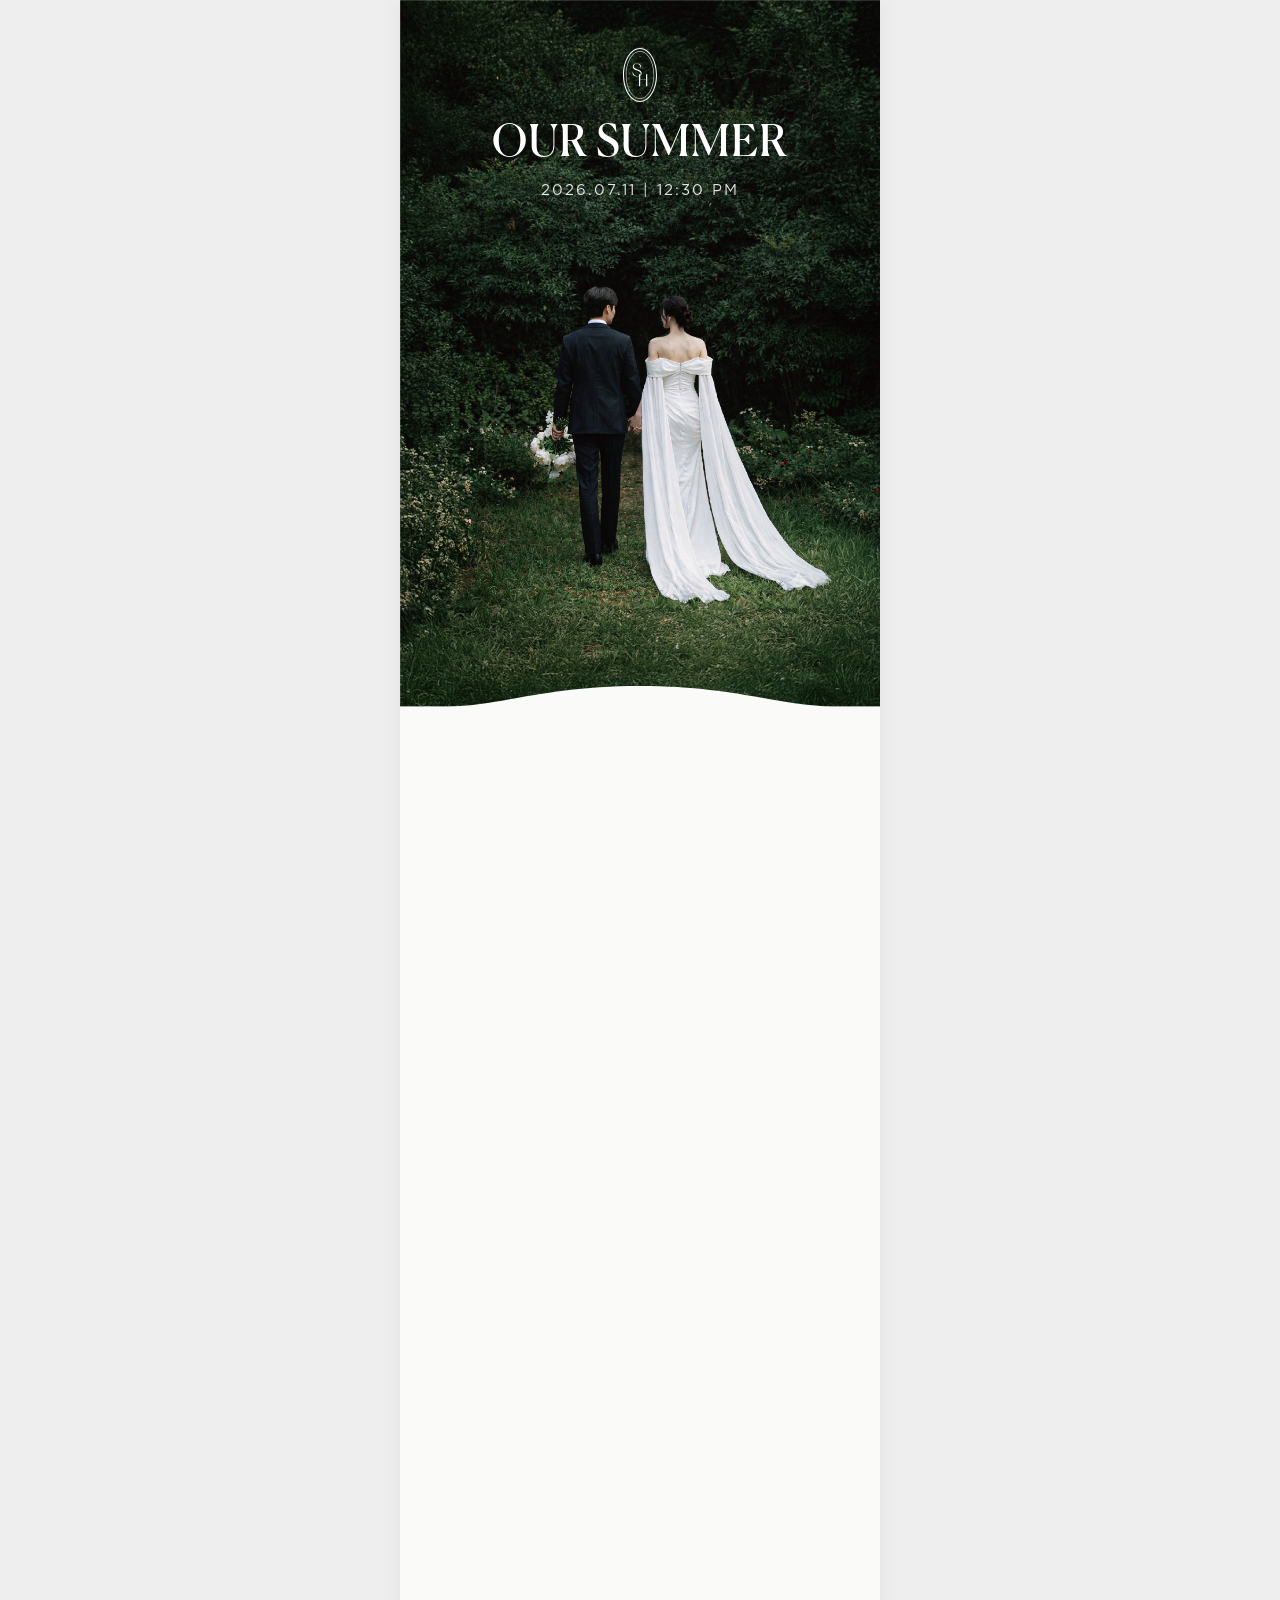
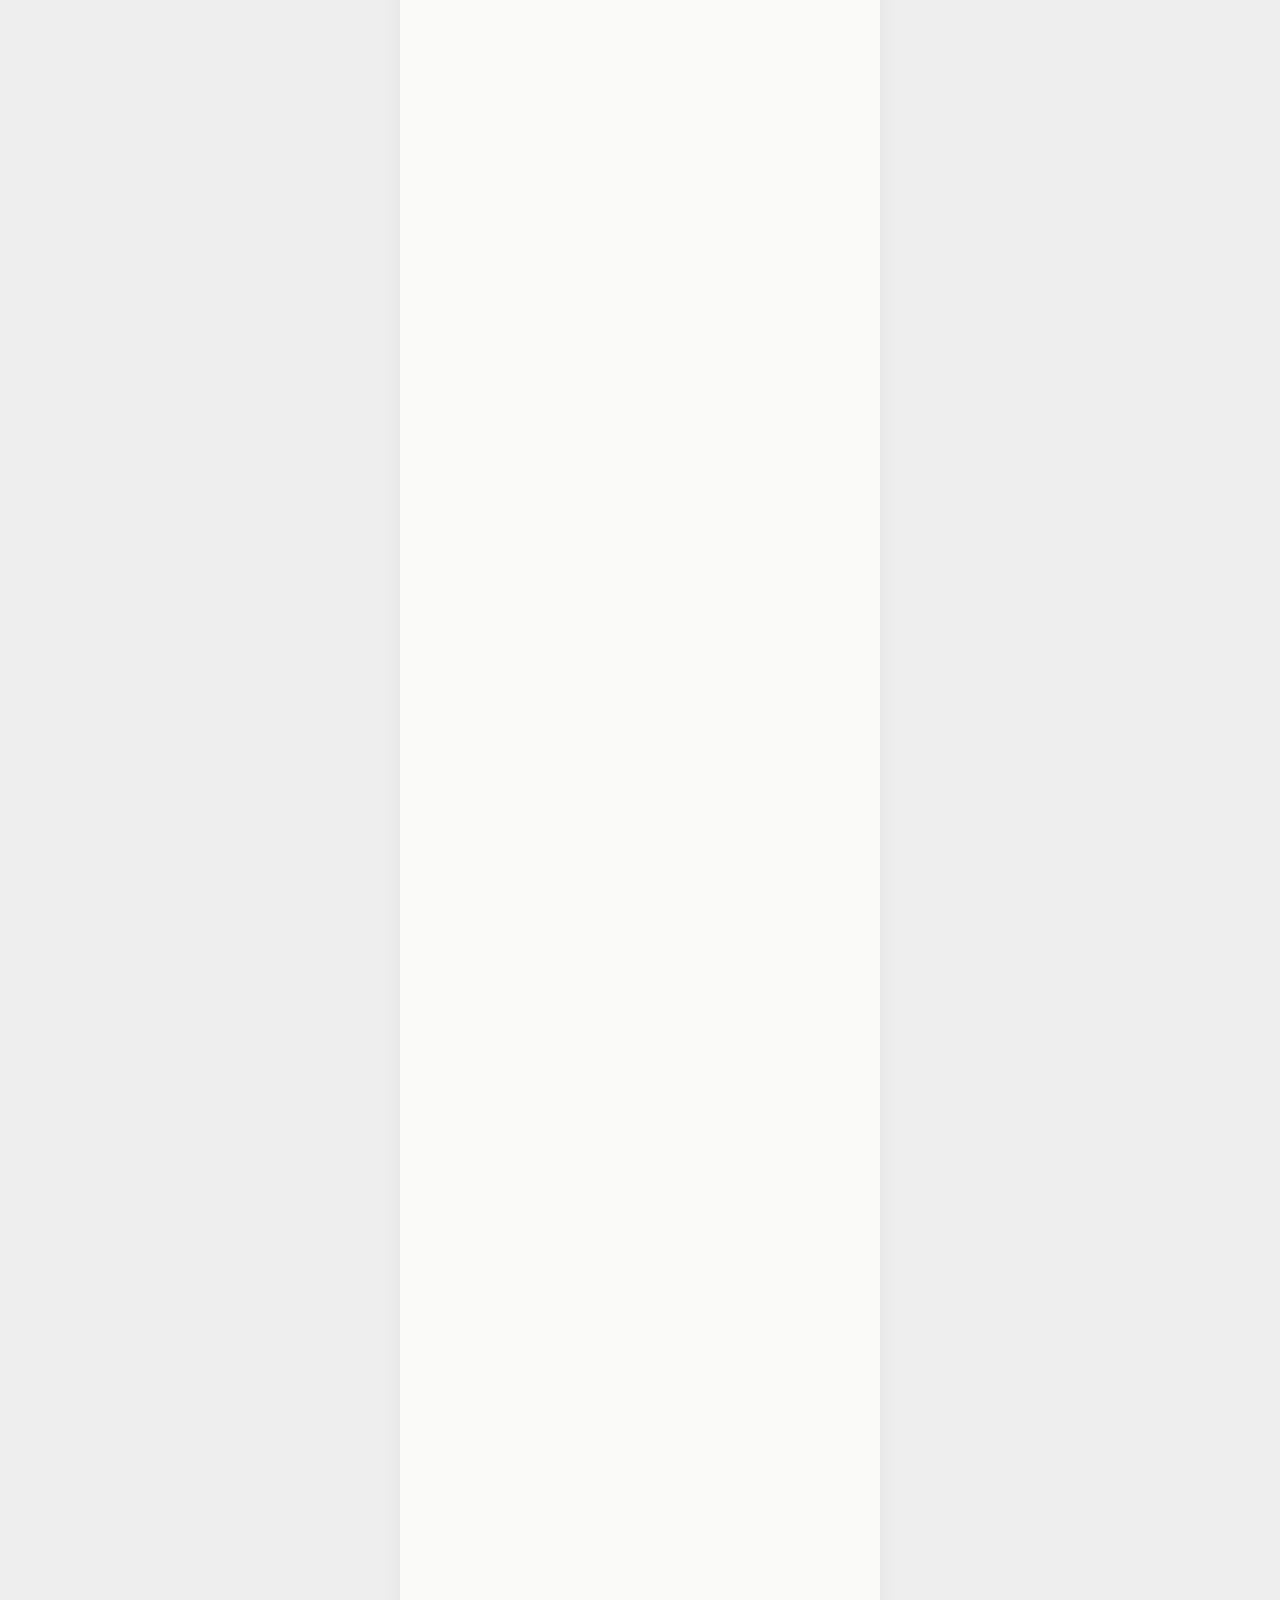
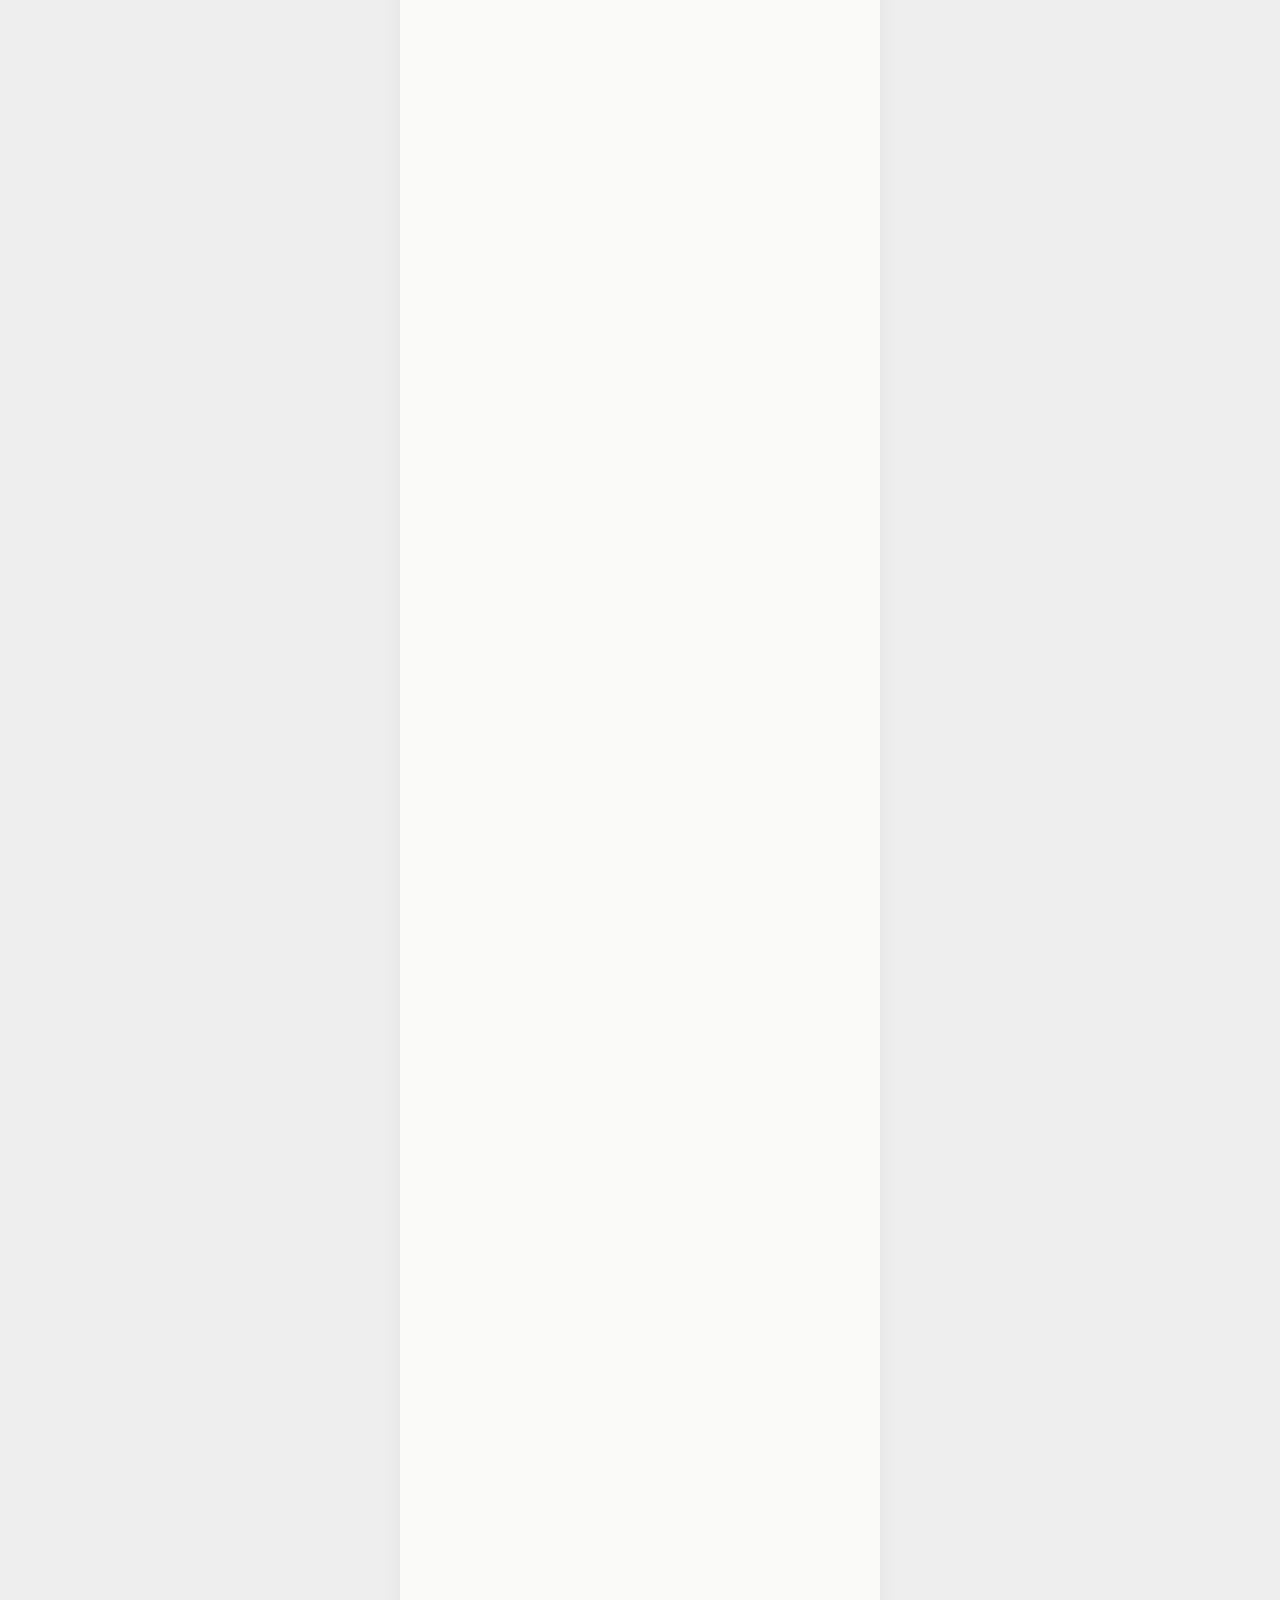
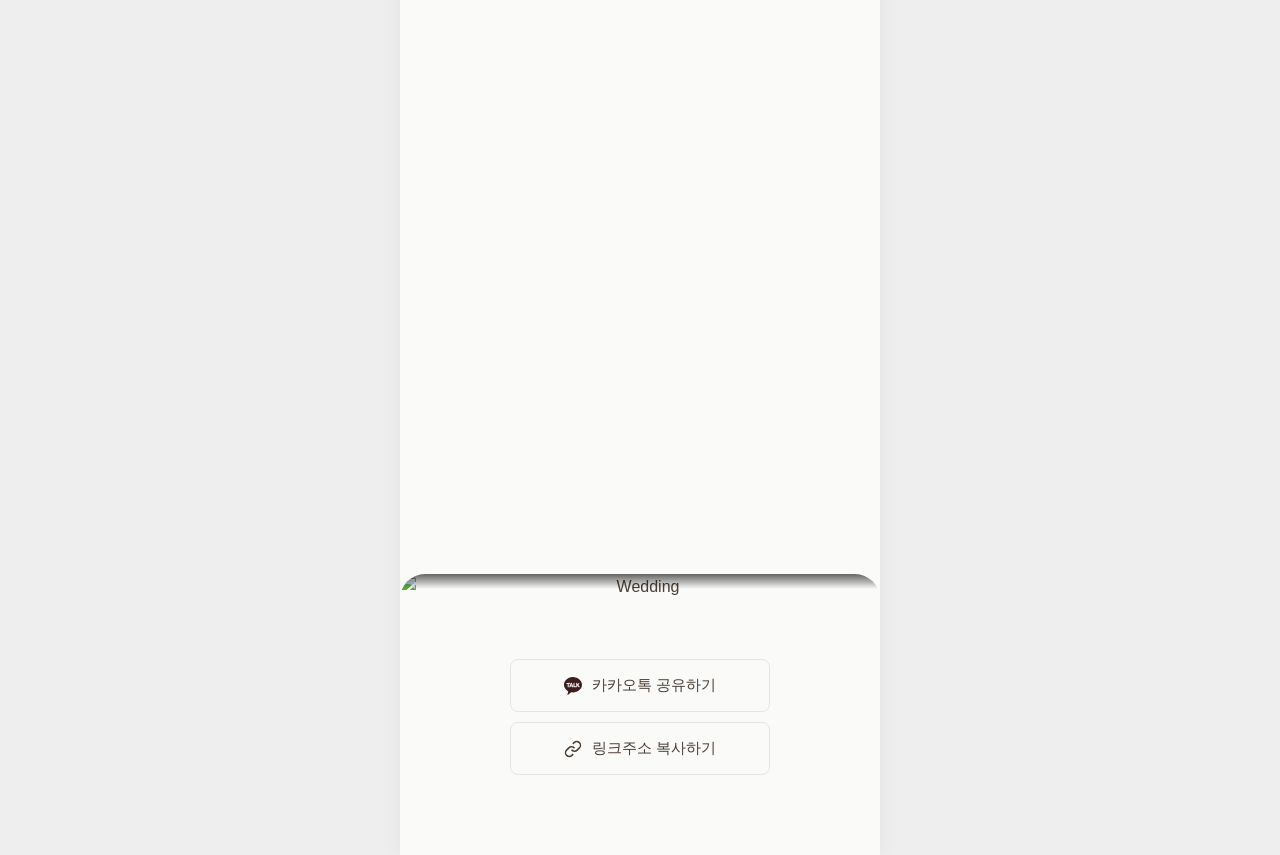
==== commit 14264541: "오픈: 갤러리 사진 교체 및 루트 청첩장으로 전환 - 갤러리 ga1~ga7 → gal1~gal17 (17장으로 확대) - 커버 이미지 gal1.jpg로 변경 - vercel.jso" ====
--- a/invitation.html
+++ b/invitation.html
@@ -731,7 +731,7 @@
 
         <div class="photo-wrapper">
             <div class="full-photo">
-                <img src="img/ga1.jpg" alt="웨딩사진">
+                <img src="img/gal1.jpg" alt="웨딩사진">
                 <div class="photo-gradient" style="height: 100%; width: 100; background: linear-gradient(to bottom, rgba(0, 0, 0, 0.4), rgba(0, 0, 0, 0.4));"></div>
             </div>
         </div>
@@ -763,13 +763,23 @@
         <h2>우리의 순간</h2>
     
         <div class="gallery-container">
-            <div class="gallery-item" onclick="openViewer(0)"><img src="img/ga1.jpg" alt="갤러리 사진 1" style="object-position: center 30%;"></div>
-            <div class="gallery-item" onclick="openViewer(1)"><img src="img/ga2.jpg" alt="갤러리 사진 2" style="object-position: center 20%;"></div>
-            <div class="gallery-item" onclick="openViewer(2)"><img src="img/ga3.jpg" alt="갤러리 사진 3" style="object-position: center 25%;"></div>
-            <div class="gallery-item" onclick="openViewer(3)"><img src="img/ga4.jpg" alt="갤러리 사진 4" style="object-position: center 30%;"></div>
-            <div class="gallery-item" onclick="openViewer(4)"><img src="img/ga5.jpg" alt="갤러리 사진 5" style="object-position: center 20%;"></div>
-            <div class="gallery-item" onclick="openViewer(5)"><img src="img/ga6.jpg" alt="갤러리 사진 6" style="object-position: center 25%;"></div>
-            <div class="gallery-item" onclick="openViewer(6)"><img src="img/ga7.jpg" alt="갤러리 사진 7" style="object-position: center 20%;"></div>
+            <div class="gallery-item" onclick="openViewer(0)"><img src="img/gal1.jpg" alt="갤러리 사진 1" style="object-position: center center;"></div>
+            <div class="gallery-item" onclick="openViewer(1)"><img src="img/gal2.jpg" alt="갤러리 사진 2" style="object-position: center center;"></div>
+            <div class="gallery-item" onclick="openViewer(2)"><img src="img/gal3.jpg" alt="갤러리 사진 3" style="object-position: center center;"></div>
+            <div class="gallery-item" onclick="openViewer(3)"><img src="img/gal4.jpg" alt="갤러리 사진 4" style="object-position: center center;"></div>
+            <div class="gallery-item" onclick="openViewer(4)"><img src="img/gal5.jpg" alt="갤러리 사진 5" style="object-position: center center;"></div>
+            <div class="gallery-item" onclick="openViewer(5)"><img src="img/gal6.jpg" alt="갤러리 사진 6" style="object-position: center center;"></div>
+            <div class="gallery-item" onclick="openViewer(6)"><img src="img/gal7.jpg" alt="갤러리 사진 7" style="object-position: center center;"></div>
+            <div class="gallery-item" onclick="openViewer(7)"><img src="img/gal8.jpg" alt="갤러리 사진 8" style="object-position: center center;"></div>
+            <div class="gallery-item" onclick="openViewer(8)"><img src="img/gal9.jpg" alt="갤러리 사진 9" style="object-position: center center;"></div>
+            <div class="gallery-item" onclick="openViewer(9)"><img src="img/gal10.jpg" alt="갤러리 사진 10" style="object-position: center center;"></div>
+            <div class="gallery-item" onclick="openViewer(10)"><img src="img/gal11.jpg" alt="갤러리 사진 11" style="object-position: center center;"></div>
+            <div class="gallery-item" onclick="openViewer(11)"><img src="img/gal12.jpg" alt="갤러리 사진 12" style="object-position: center center;"></div>
+            <div class="gallery-item" onclick="openViewer(12)"><img src="img/gal13.jpg" alt="갤러리 사진 13" style="object-position: center center;"></div>
+            <div class="gallery-item" onclick="openViewer(13)"><img src="img/gal14.jpg" alt="갤러리 사진 14" style="object-position: center center;"></div>
+            <div class="gallery-item" onclick="openViewer(14)"><img src="img/gal15.jpg" alt="갤러리 사진 15" style="object-position: center center;"></div>
+            <div class="gallery-item" onclick="openViewer(15)"><img src="img/gal16.jpg" alt="갤러리 사진 16" style="object-position: center center;"></div>
+            <div class="gallery-item" onclick="openViewer(16)"><img src="img/gal17.jpg" alt="갤러리 사진 17" style="object-position: center center;"></div>
         </div>
     </section>
 
